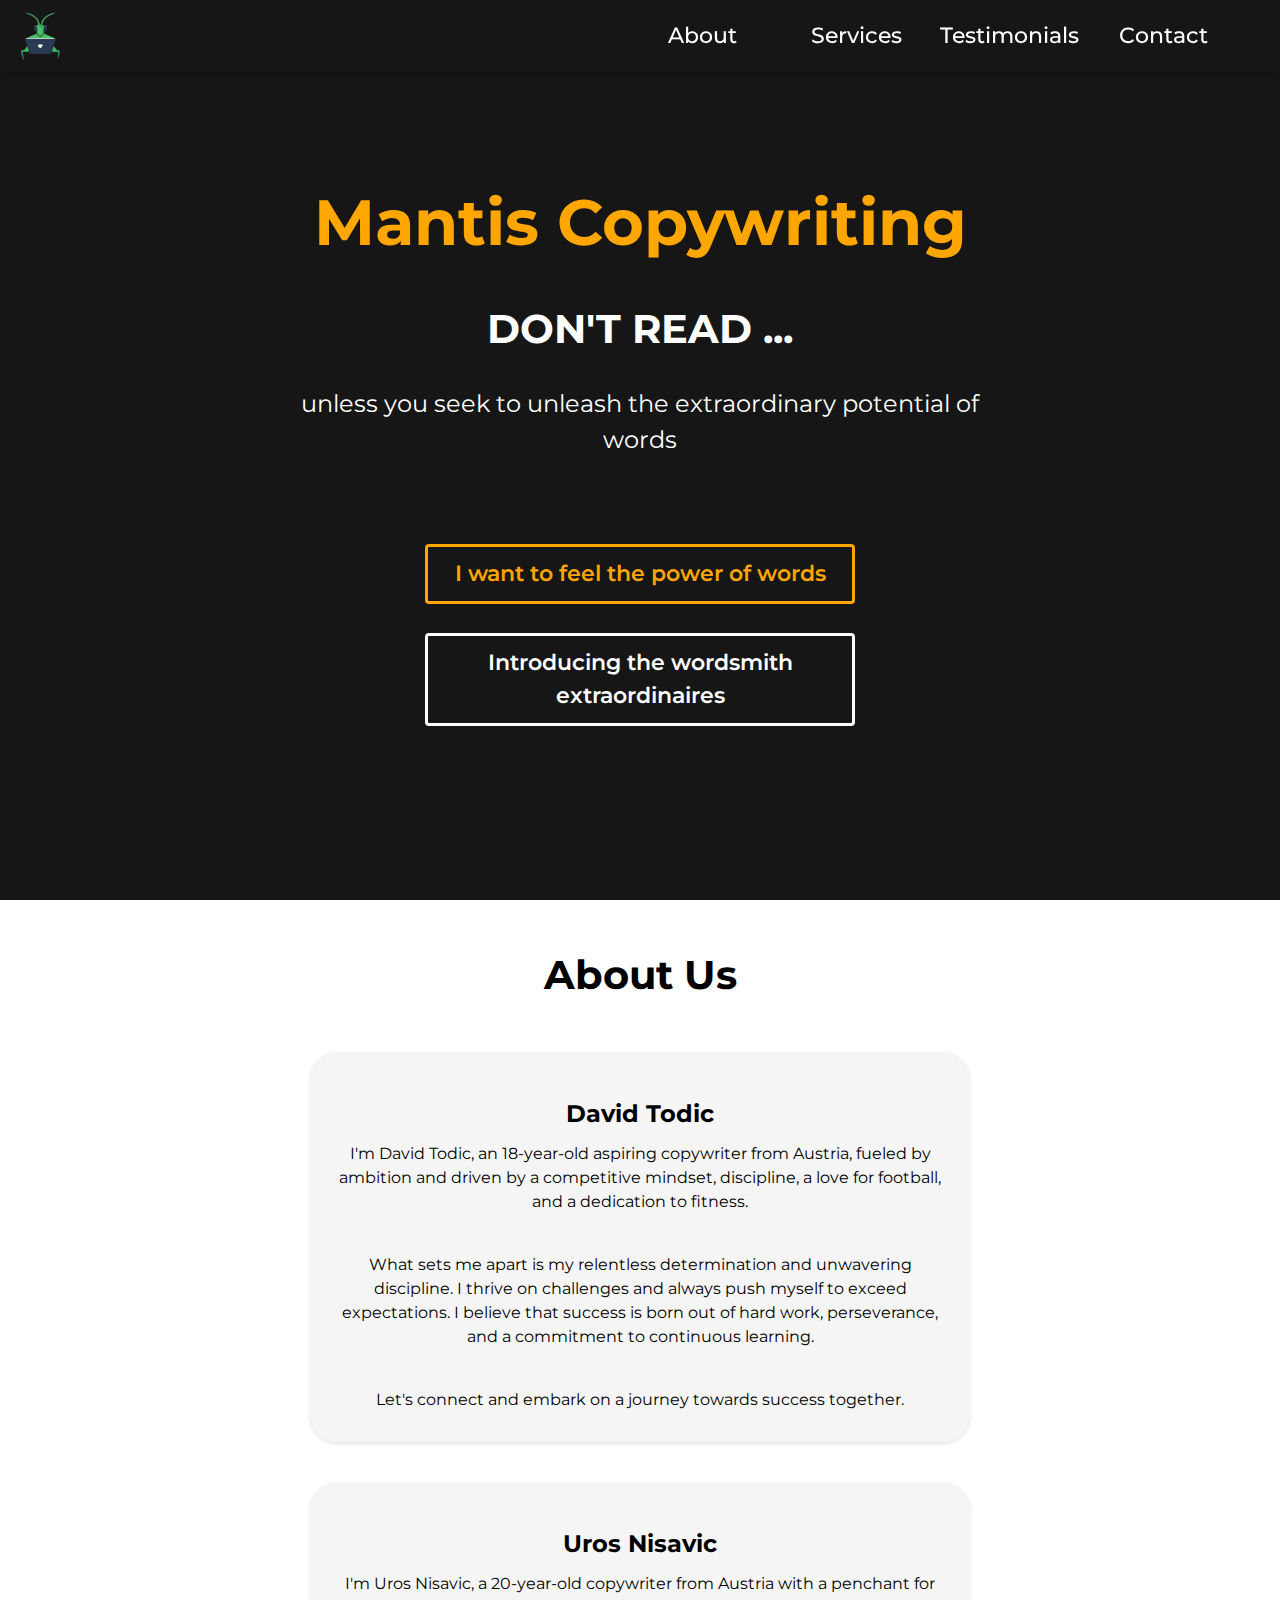
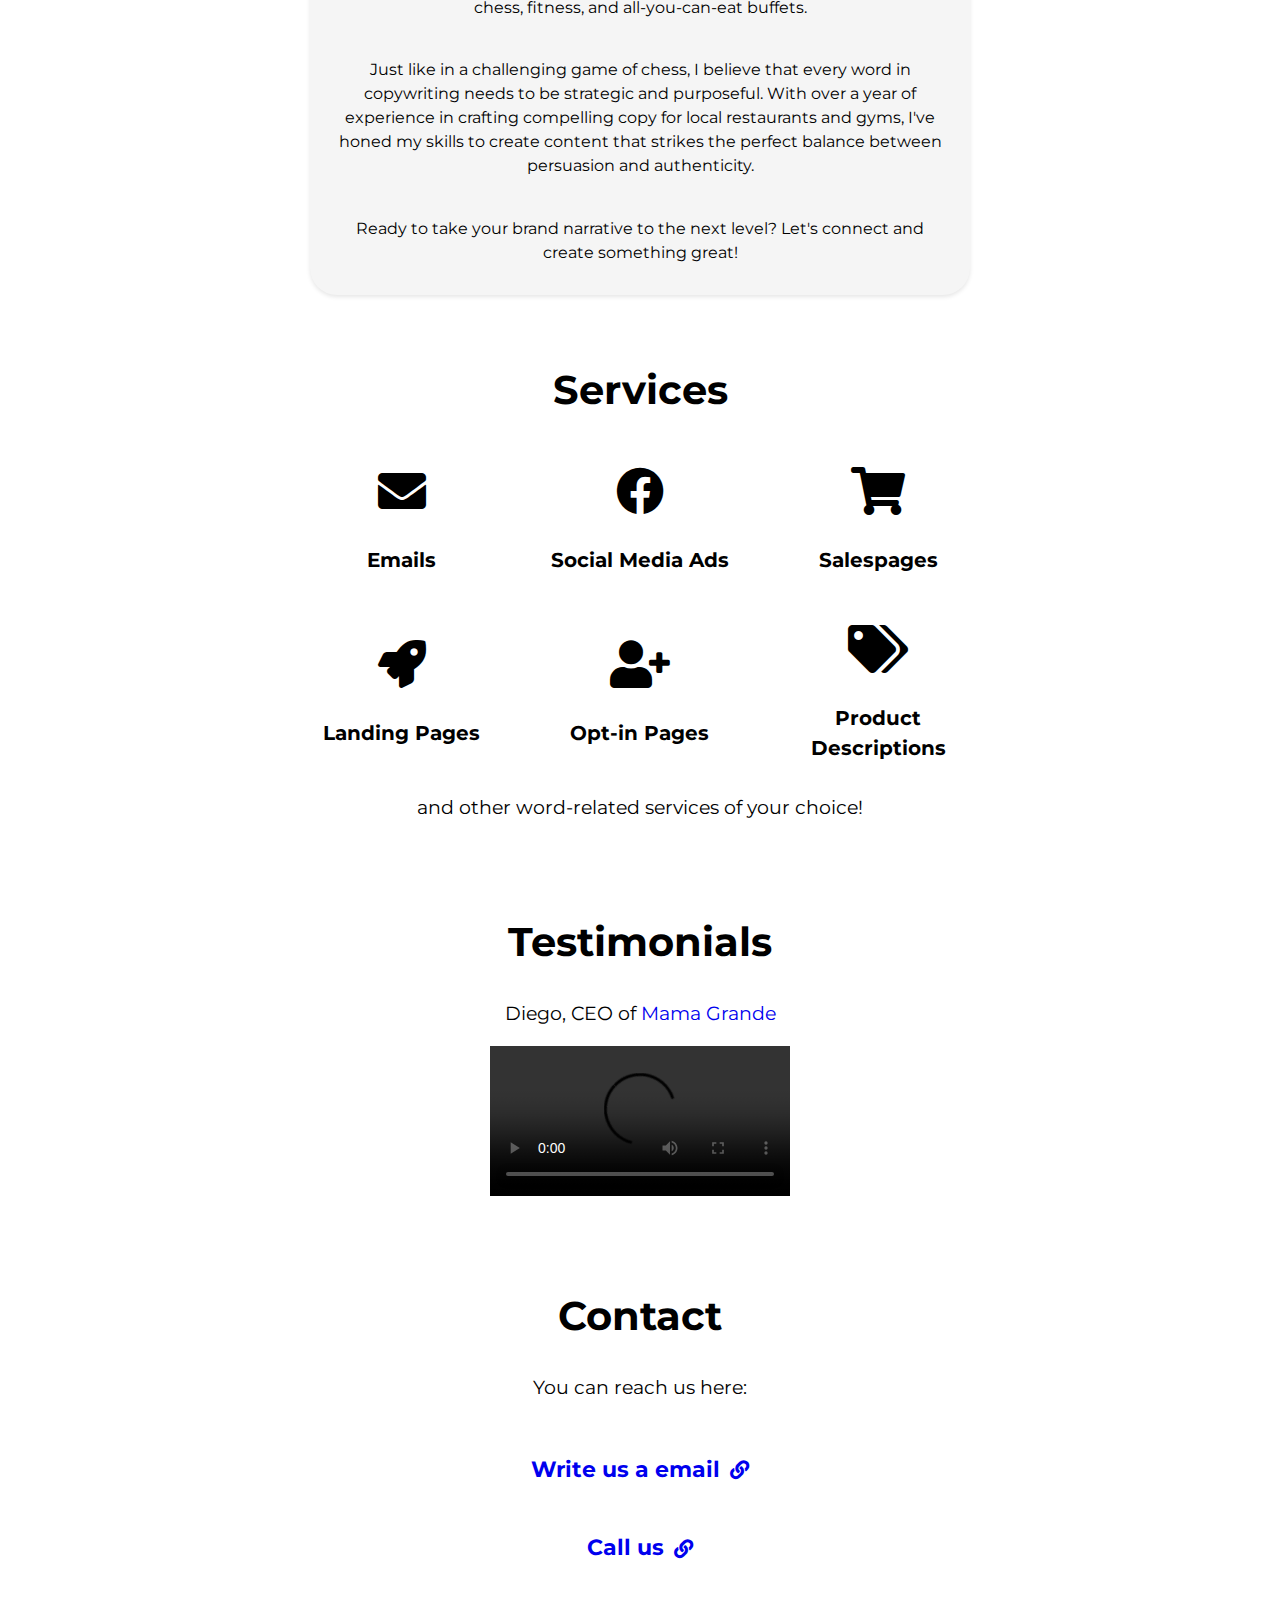
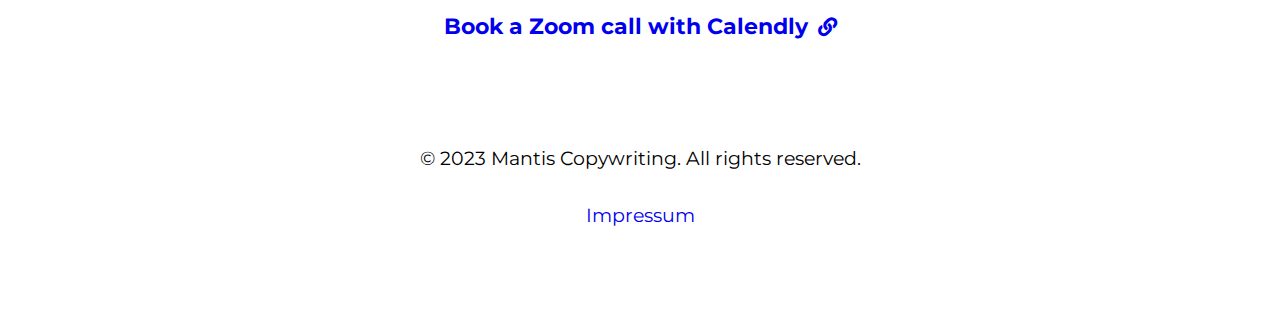
==== index.html @ f831cb6b "update" ====
<!DOCTYPE html>
<html lang="en">

<head>
  <meta charset="UTF-8">
  <meta name="viewport" content="width=device-width, initial-scale=1.0">
  <meta name="description" content="Transform your brand with Mantis Copywriting. Our skilled team delivers compelling content that captivates audiences and boosts conversions. Discover the art of persuasive copywriting today.
  ">
  <title>Mantis Copywriting</title>
  <link rel="stylesheet" type="text/css" href="style.css">
  <link rel="stylesheet" type="text/css" href="nav.css">
  <link rel="icon" href="/assets/logo/favicon.ico" type="image/x-icon">
  <link rel="shortcut icon" href="/assets/logo/favicon.ico" type="image/x-icon">
  <link rel="apple-touch-icon" sizes="180x180" href="/assets/logo/apple-touch-icon.png">
  <link rel="icon" type="image/png" sizes="32x32" href="/assets/logo/favicon-32x32.png">
  <link rel="icon" type="image/png" sizes="16x16" href="/assets/logo/favicon-16x16.png">
  <link rel="preconnect" href="https://fonts.googleapis.com">
  <link rel="preconnect" href="https://fonts.gstatic.com" crossorigin>
  <link href="https://fonts.googleapis.com/css2?family=Montserrat&display=swap" rel="stylesheet">
  <link rel="stylesheet" href="https://cdnjs.cloudflare.com/ajax/libs/font-awesome/5.15.3/css/all.min.css">
  <link href="https://assets.calendly.com/assets/external/widget.css" rel="stylesheet">
  <script src="https://assets.calendly.com/assets/external/widget.js" type="text/javascript" async></script>
  <script
    type="text/javascript">window.onload = function () { Calendly.initBadgeWidget({ url: 'https://calendly.com/t-dave-official/meeting?hide_event_type_details=1&hide_gdpr_banner=1', text: 'BOOK A CALL NOW', color: '#ffa500', textColor: '#ffffff', branding: false }); }</script>
</head>

<body>
  <nav class="navbar">
    <div class="nav-logo">
      <a href="#home" class="logo"><img class="imgLogo" src="/assets/logo/mantis_logo_transparent.png"
          alt="logo of a mantis"></a>
    </div>
    <ul class="nav-menu">
      <li class="nav-item"><a href="#about" class="nav-link">About</a></li>
      <li class="nav-item"><a href="#services" class="nav-link">Services</a></li>
      <li class="nav-item"><a href="#testimonial" class="nav-link">Testimonials</a></li>
      <li class="nav-item"><a href="#contact" class="nav-link">Contact</a></li>
    </ul>
    <div class="hamburger">
      <span class="bar"></span>
      <span class="bar"></span>
      <span class="bar"></span>
    </div>
  </nav>


  <section id="home">
    <div class="content">
      <div class="home-content">
        <h1>Mantis Copywriting</h1><br>
        <h2>DON'T READ ...</h2>
        <p>unless you seek to unleash the extraordinary potential of words</p><br><br><br>
        <a href="#contact">
          <div class="buttonRich">I want to feel the power of words </div>
        </a><br>
        <a href="#about">
          <div class="buttonKnowledge">Introducing the wordsmith extraordinaires</div>
        </a>
      </div>
    </div>
  </section>

  <section id="about">
    <div class="content">
      <div class="about-content">
        <h2>About Us</h2>
        <div class="about-columns">
          <div class="about-column">
            <h3>David Todic</h3>
            <p>I'm David Todic, an 18-year-old aspiring copywriter from Austria, fueled by ambition and driven by a
              competitive mindset, discipline, a love for football, and a dedication to fitness.</p><br>

            <p>What sets me apart is my relentless determination and unwavering discipline. I thrive on challenges and
              always push myself to exceed expectations. I believe that success is born out of hard work, perseverance,
              and a commitment to continuous learning.</p><br>

            <p>Let's connect and embark on a journey towards success together.</p>
            </p>
          </div>
          <div class="about-column">
            <h3>Uros Nisavic</h3>
            <p>I'm Uros Nisavic, a 20-year-old copywriter from Austria with a penchant for chess, fitness, and
              all-you-can-eat buffets.</p><br>

            <p>Just like in a challenging game of chess, I believe that every word in copywriting needs to be strategic
              and purposeful. With over a year of experience in crafting compelling copy for local restaurants and gyms,
              I've honed my skills to create content that strikes the perfect balance between persuasion and
              authenticity.</p><br>

            <p>Ready to take your brand narrative to the next level? Let's connect and create something great!</p>
          </div>
        </div>
      </div>
    </div>
  </section>

  <section id="services">
    <div class="content">
      <div class="services-content">
        <h2>Services</h2>
        <div class="services-container">
          <div class="service-item">
            <i class="fas fa-envelope service-icon"></i>
            <h3 class="service-name">Emails</h3>
          </div>
          <div class="service-item">
            <i class="fab fa-facebook service-icon"></i>
            <h3 class="service-name">Social Media Ads</h3>
          </div>
          <div class="service-item">
            <i class="fas fa-shopping-cart service-icon"></i>
            <h3 class="service-name">Salespages</h3>
          </div>
          <div class="service-item">
            <i class="fas fa-rocket service-icon"></i>
            <h3 class="service-name">Landing Pages</h3>
          </div>
          <div class="service-item">
            <i class="fas fa-user-plus service-icon"></i>
            <h3 class="service-name">Opt-in Pages</h3>
          </div>
          <div class="service-item">
            <i class="fas fa-tags service-icon"></i>
            <h3 class="service-name">Product Descriptions</h3>
          </div>
        </div>
        <p>and other word-related services of your choice!</p>
      </div>
    </div>
  </section>

  <section id="testimonial">
    <div class="content">
      <div class="testimonial-content">
        <h2>Testimonials</h2>
        <p>Diego, CEO of <a href="https://mamagrande.co" target="_blank">Mama Grande</a></p>
        <div class="video-container">
          <video controls>
            <source src="/assets/diego_testimonial.mp4" type="video/mp4">
          </video>
        </div>
      </div>
    </div>
  </section>

  <section id="contact">
    <div class="content">
      <div class="contact-content">
        <h2>Contact</h2>
        <p>You can reach us here:</p><br>
        <div class="contact-columns">
          <div class="contact-column">
            <a href="mailto:mail@mantiscopy.com">
              <h3>Write us a email</h3><i class="fas fa-link"></i>
            </a>
          </div>
          <div class="contact-column">
            <a href="tel:+436764664618">
              <h3>Call us</h3><i class="fas fa-link"></i>
            </a>
          </div>
          <div class="contact-column">
            <a href="https://calendly.com/t-dave-official/meeting" target="_blank">
              <h3>Book a Zoom call with Calendly</h3><i class="fas fa-link"></i>
            </a>
          </div><br><br>
        </div>
      </div>
    </div>
  </section>


  <footer>
    <p>© 2023 Mantis Copywriting. All rights reserved.</p><br>
    <a href="imp.html">Impressum</a>
  </footer>

  <script src="script.js"></script>

</body>

</html>
---- style.css ----
body {
  font-family: 'Montserrat', sans-serif;
  margin: 0;
  padding: 0;
  line-height: 1.5;
  font-size: 1.2rem;
}

::-webkit-scrollbar {
  background-color: #161616;
  width: 0.4em;
}

::-webkit-scrollbar-thumb {
  background: rgb(82, 82, 82, 0.7);
}

::-webkit-scrollbar-thumb:hover {
  background: rgb(82, 82, 82);
}

h1,
h2,
p {
  margin: 0;
}

section {
  display: flex;
  justify-content: center;
  align-items: center;
}

.content {
  width: 700px;
}

.content h2 {
  text-align: center;
  padding-bottom: 3svh;
  font-size: 2.5rem;
}

.about-content {
  padding-top: 5svh;
  max-width: 1150px;
  margin: 0 auto;
  text-align: center;
}

.about-columns {
  display: flex;
  flex-wrap: wrap;
  justify-content: center;
}

.about-column {
  margin: 20px;
  padding: 20px;
  background: #f5f5f5;
  box-shadow: 0 2px 4px rgba(0, 0, 0, 0.1);
  text-align: center;
  border-radius: 3svh;
}

.about-column h3 {
  font-size: 24px;
  margin-bottom: 10px;
}

.about-column p {
  font-size: 16px;
  margin-bottom: 10px;
}

#home {
  background-color: #161616;
  z-index: -1;
  height: 100vh;
}

.home-content h1 {
  color: rgb(255, 166, 0);
  font-size: 4rem;
  text-align: center;
}

.home-content h2 {
  color: white;
  font-size: 2.5rem;
}

.home-content p {
  color: white;
  font-size: 1.5rem;
  text-align: center;
}

.home-content a {
  display: flex;
  justify-content: center;
  text-decoration: none;
}

.services-content ul {
  padding: 0;
  text-align: center;
}

.testimonial-content p {
  text-align: center;
  font-size: 1.2rem;
  padding-bottom: 2svh;
}

.testimonial-content {
  padding-top: 10svh;
}

.video-container {
  width: auto;
  overflow: hidden;
  display: flex;
  justify-content: center;
}

.video-container video {
  max-height: 400px;
  width: auto;
}

.contact-content {
  padding-top: 10svh;
  text-align: center;
  justify-content: center;
}

.contact-column {
  justify-content: center;

  display: flex;
  align-items: center;
}

.contact-column a {
  display: flex;
  align-items: center;
  text-decoration: none;
}

.contact-column h3 {
  margin-right: 10px;
}

.buttonRich {
  display: inline-block;
  padding: 10px 20px;
  background-color: transparent;
  color: orange;
  border: 3px solid orange;
  border-radius: 4px;
  cursor: pointer;
  position: relative;
  overflow: hidden;
  transition: color 0.3s ease-in-out;
  width: 30vw;
  text-align: center;
  font-weight: 600;
  font-size: 1.4rem;
}

.buttonRich::before {
  content: "";
  position: absolute;
  top: 0;
  right: -100%;
  width: 0%;
  height: 100%;
  background-color: orange;
  transition: right 0.3s ease-in-out, width 0.3s ease-in-out;
  z-index: -1;
}

.buttonRich:hover {
  z-index: 1;
  color: white;
}

.buttonRich:hover::before {
  right: 0;
  width: 100%;
}

.buttonRich:not(:hover)::before {
  z-index: 1;
  right: 100%;
  width: 0%;
}

.buttonKnowledge {
  display: inline-block;
  padding: 10px 20px;
  background-color: transparent;
  color: white;
  border: 3px solid white;
  border-radius: 4px;
  cursor: pointer;
  position: relative;
  overflow: hidden;
  transition: color 0.3s ease-in-out;
  width: 30vw;
  text-align: center;
  font-weight: 600;
  font-size: 1.4rem;
}

.buttonKnowledge::before {
  content: "";
  position: absolute;
  top: 0;
  left: -100%;
  width: 0%;
  height: 100%;
  background-color: white;
  transition: left 0.3s ease-in-out, width 0.3s ease-in-out;
  z-index: -1;
}

.buttonKnowledge:hover {
  z-index: 1;
  color: black;
}

.buttonKnowledge:hover::before {
  left: 0;
  width: 100%;
}

.buttonKnowledge:not(:hover)::before {
  z-index: 1;
  left: 100%;
  width: 0%;
}


footer {
  padding: 20px;
  text-align: center;
  margin-bottom: 7svh;
}

@media only screen and (max-width: 1000px) {
  .content {
    width: calc(100vw - 30px);
    padding-left: 15px;
    padding-right: 15px;
  }

  .home-content {
    padding-top: 0;
  }

  .home-content h1 {
    font-size: 3rem;
  }

  .home-content h2 {
    font-size: 1.8rem;
  }

  .home-content p {
    font-size: 1.3rem;
  }

  .buttonRich {
    width: 85vw;
  }

  .buttonKnowledge {
    width: 85vw;
  }
}

.services-content {
  padding-top: 5svh;
}

.services-content p {
  text-align: center;
}

/* Styles for the container */
.services-container {
  display: flex;
  flex-wrap: wrap;
  justify-content: space-between;
  max-width: 1000px;
  margin: 0 auto;
}

/* Styles for the service items */
.service-item {
  width: calc(33.33% - 10px);
  min-width: 200px;
  margin-bottom: 10px;
  padding: 20px;
  border-radius: 5px;
  box-sizing: border-box;
  display: flex;
  flex-direction: column;
  align-items: center;
  justify-content: center;
  text-align: center;
  transition: background-color 0.3s ease;
}

.service-icon {
  font-size: 48px;
  margin-bottom: 10px;
}

.service-name {
  font-size: 20px;
  margin-bottom: 0;
}

/* Service item hover effect */
.service-item:hover {
  background-color: #e6e6e6;
}

/* Media query for screens less than 1000px */
@media (max-width: 1000px) {
  .service-item {
    width: calc(50% - 10px);
  }
}

/* Media query for screens less than 600px */
@media (max-width: 600px) {
  .service-item {
    width: 100%;
  }
}
---- nav.css ----
li {
    list-style: none;
}

a {
    text-decoration: none;
}

p {
    margin: 0;
}

.navbar {
    background: #161616;
    position: fixed;
    width: 100vw;
    z-index: 100;
    display: flex;
    justify-content: space-between;
    align-items: center;
    height: 8dvh;
    box-shadow: 0px 4px 8px rgba(0, 0, 0, 0.2);
}

.hamburger {
    display: none;
}

.bar {
    display: block;
    width: 25px;
    height: 3px;
    margin: 5px auto;
    -webkit-transition: all 0.3s ease-in-out;
    transition: all 0.3s ease-in-out;
    background-color: white;
}

.nav-menu {
    display: flex;
    justify-content: space-between;
    align-items: center;
    margin-right: 2.5rem;
}

.nav-item {
    text-align: center;
    width: 12vw;
}

.nav-link {
    font-size: 1.4rem;
    font-weight: 500;
    color: black;
}

.nav-link:hover {
    animation: linkIn;
    animation-duration: 0.1s;
    animation-fill-mode: forwards;
}

@keyframes linkIn {
    from {
        font-size: auto;
    }

    to {
        font-weight: 1000;
        font-size: 1.6rem;
    }
}

@keyframes linkOut {
    from {
        font-weight: 1000;
        font-size: 1.6rem;
    }

    to {
        font-size: auto;
    }
}

.nav-item>a {
    color: white;
}

.imgLogo {
    height: 9svh;
}

@keyframes logo {
    from {
        font-size: auto;
    }

    to {
        font-weight: 1000;
        font-size: 1.5rem;
    }
}

@media only screen and (max-width: 1000px) {
    .nav-menu {
        position: fixed;
        left: 100vw;
        top: 9svh;
        flex-direction: column;
        background: #161616;
        backdrop-filter: blur(5px);
        -webkit-backdrop-filter: blur(5px);
        width: 100vw;
        text-align: center;
        transition: 0.3s;
        box-shadow: 0px 4px 8px rgba(0, 0, 0, 0.2);
        margin: 0px;
        padding: 0;
        z-index: 99;
    }

    .navbar {
        height: 6svh;
        padding-top: 1.5svh;
        padding-bottom: 1.5svh;
    }

    .nav-menu.active {
        left: 0;
    }

    .nav-item {
        margin: 1rem;
        width: auto;
    }

    .imgLogo {
        height: 10svh;
    }

    .hamburger {
        display: block;
        cursor: pointer;
        padding-right: 2rem;
    }

    .hamburger.active .bar:nth-child(2) {
        opacity: 0;
    }

    .hamburger.active .bar:nth-child(1) {
        -webkit-transform: translateY(8px) rotate(45deg);
        transform: translateY(8px) rotate(45deg);
    }

    .hamburger.active .bar:nth-child(3) {
        -webkit-transform: translateY(-8px) rotate(-45deg);
        transform: translateY(-8px) rotate(-45deg);
    }

    @keyframes linkIn {
        from {}

        to {}
    }

    @keyframes logo {
        from {}

        to {}
    }
}
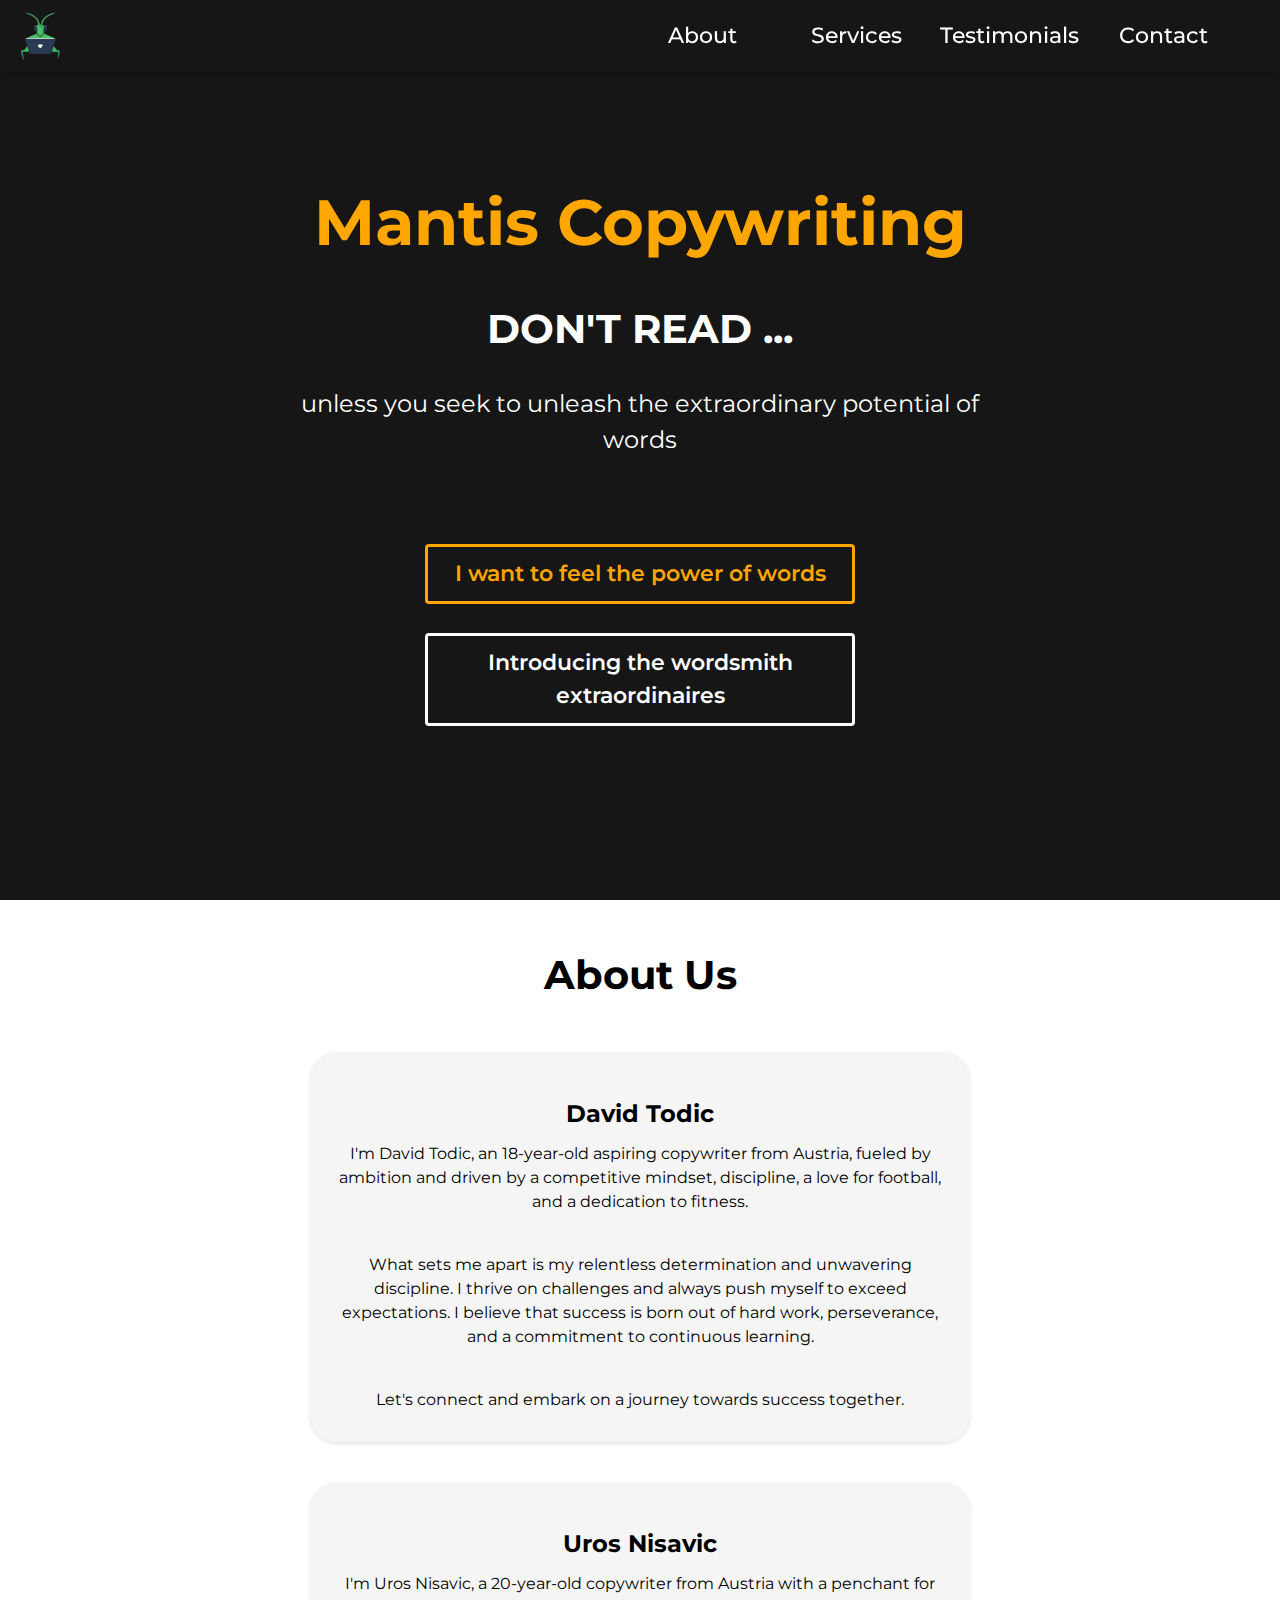
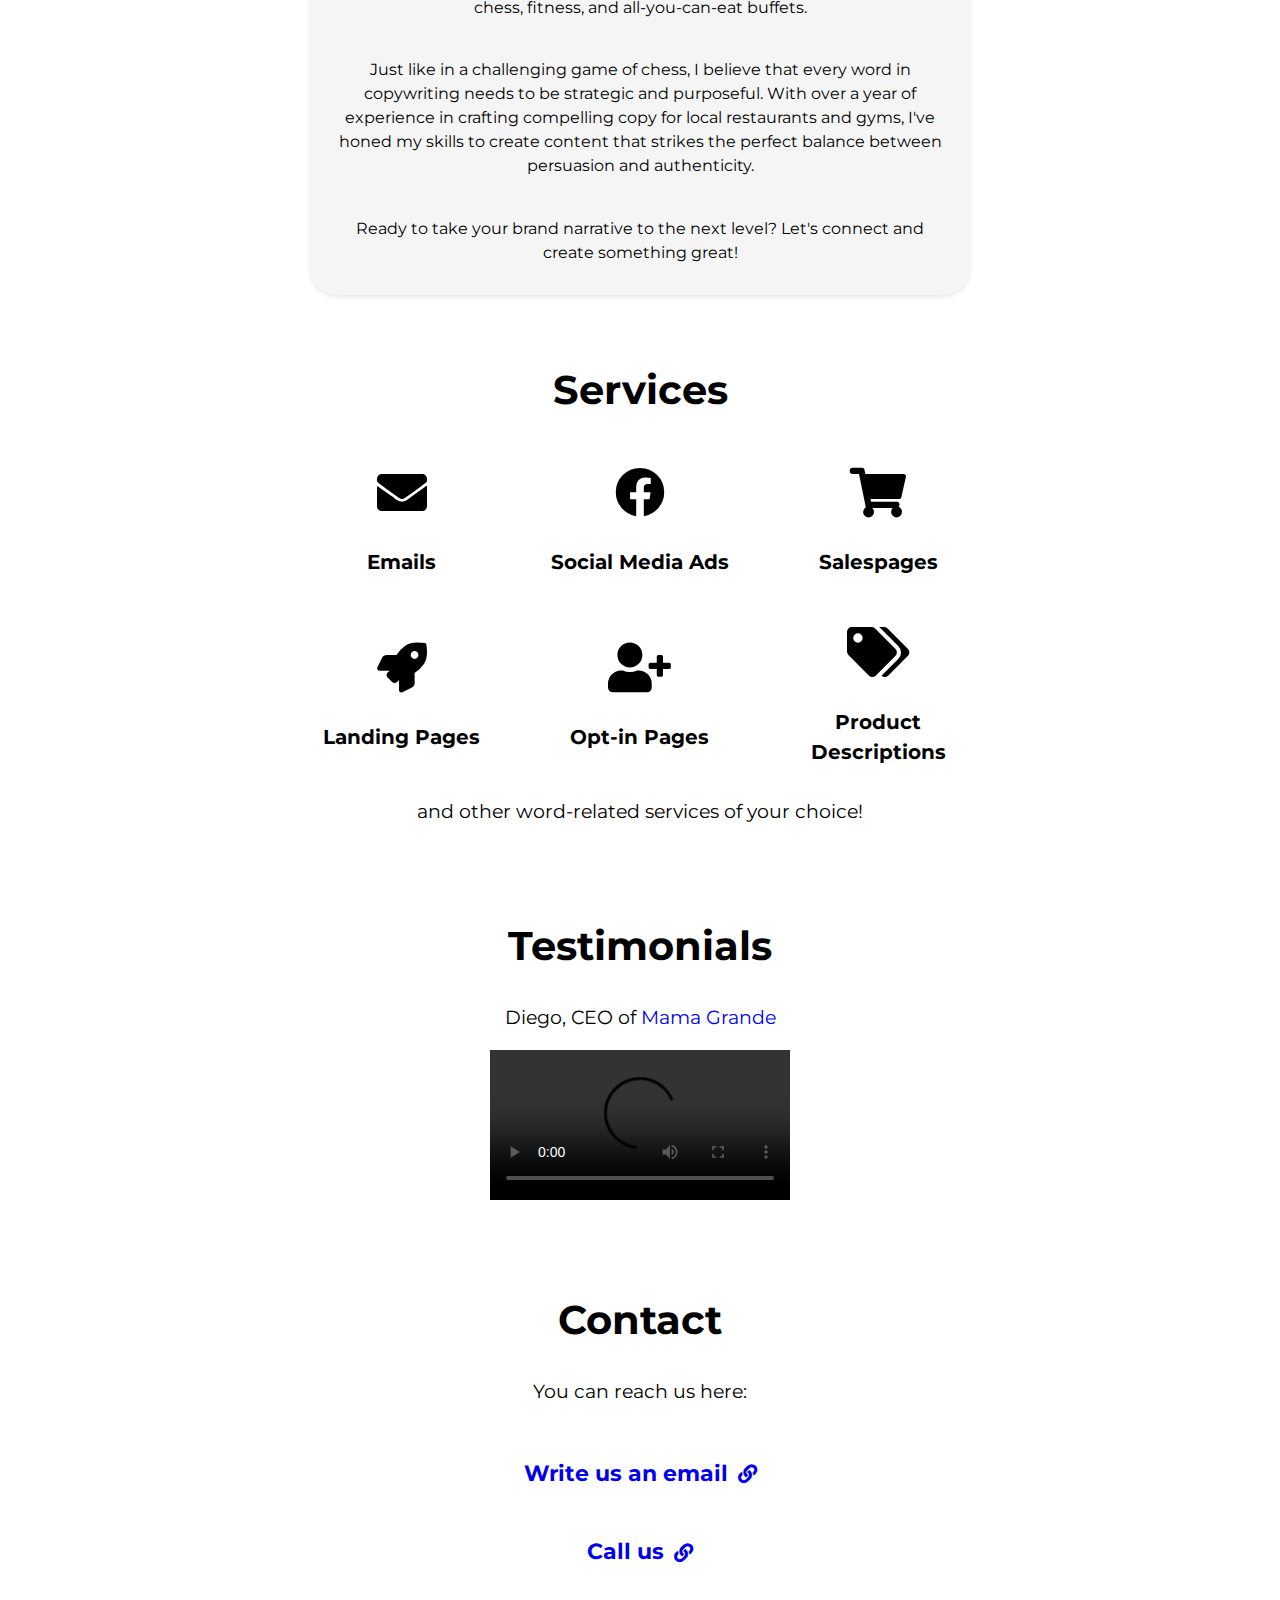
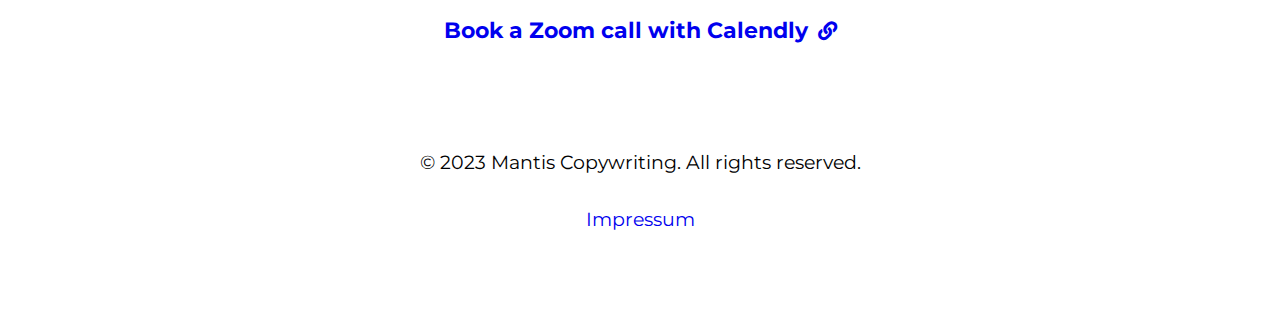
==== commit a7800bdf: "update" ====
--- a/index.html
+++ b/index.html
@@ -151,7 +151,7 @@
         <div class="contact-columns">
           <div class="contact-column">
             <a href="mailto:mail@mantiscopy.com">
-              <h3>Write us a email</h3><i class="fas fa-link"></i>
+              <h3>Write us an email</h3><i class="fas fa-link"></i>
             </a>
           </div>
           <div class="contact-column">
--- a/style.css
+++ b/style.css
@@ -100,11 +100,6 @@
   display: flex;
   justify-content: center;
   text-decoration: none;
-}
-
-.services-content ul {
-  padding: 0;
-  text-align: center;
 }
 
 .testimonial-content p {
@@ -281,6 +276,11 @@
   }
 }
 
+.services-content ul {
+  padding: 0;
+  text-align: center;
+}
+
 .services-content {
   padding-top: 5svh;
 }
@@ -315,7 +315,7 @@
 }
 
 .service-icon {
-  font-size: 48px;
+  font-size: 50px;
   margin-bottom: 10px;
 }
 
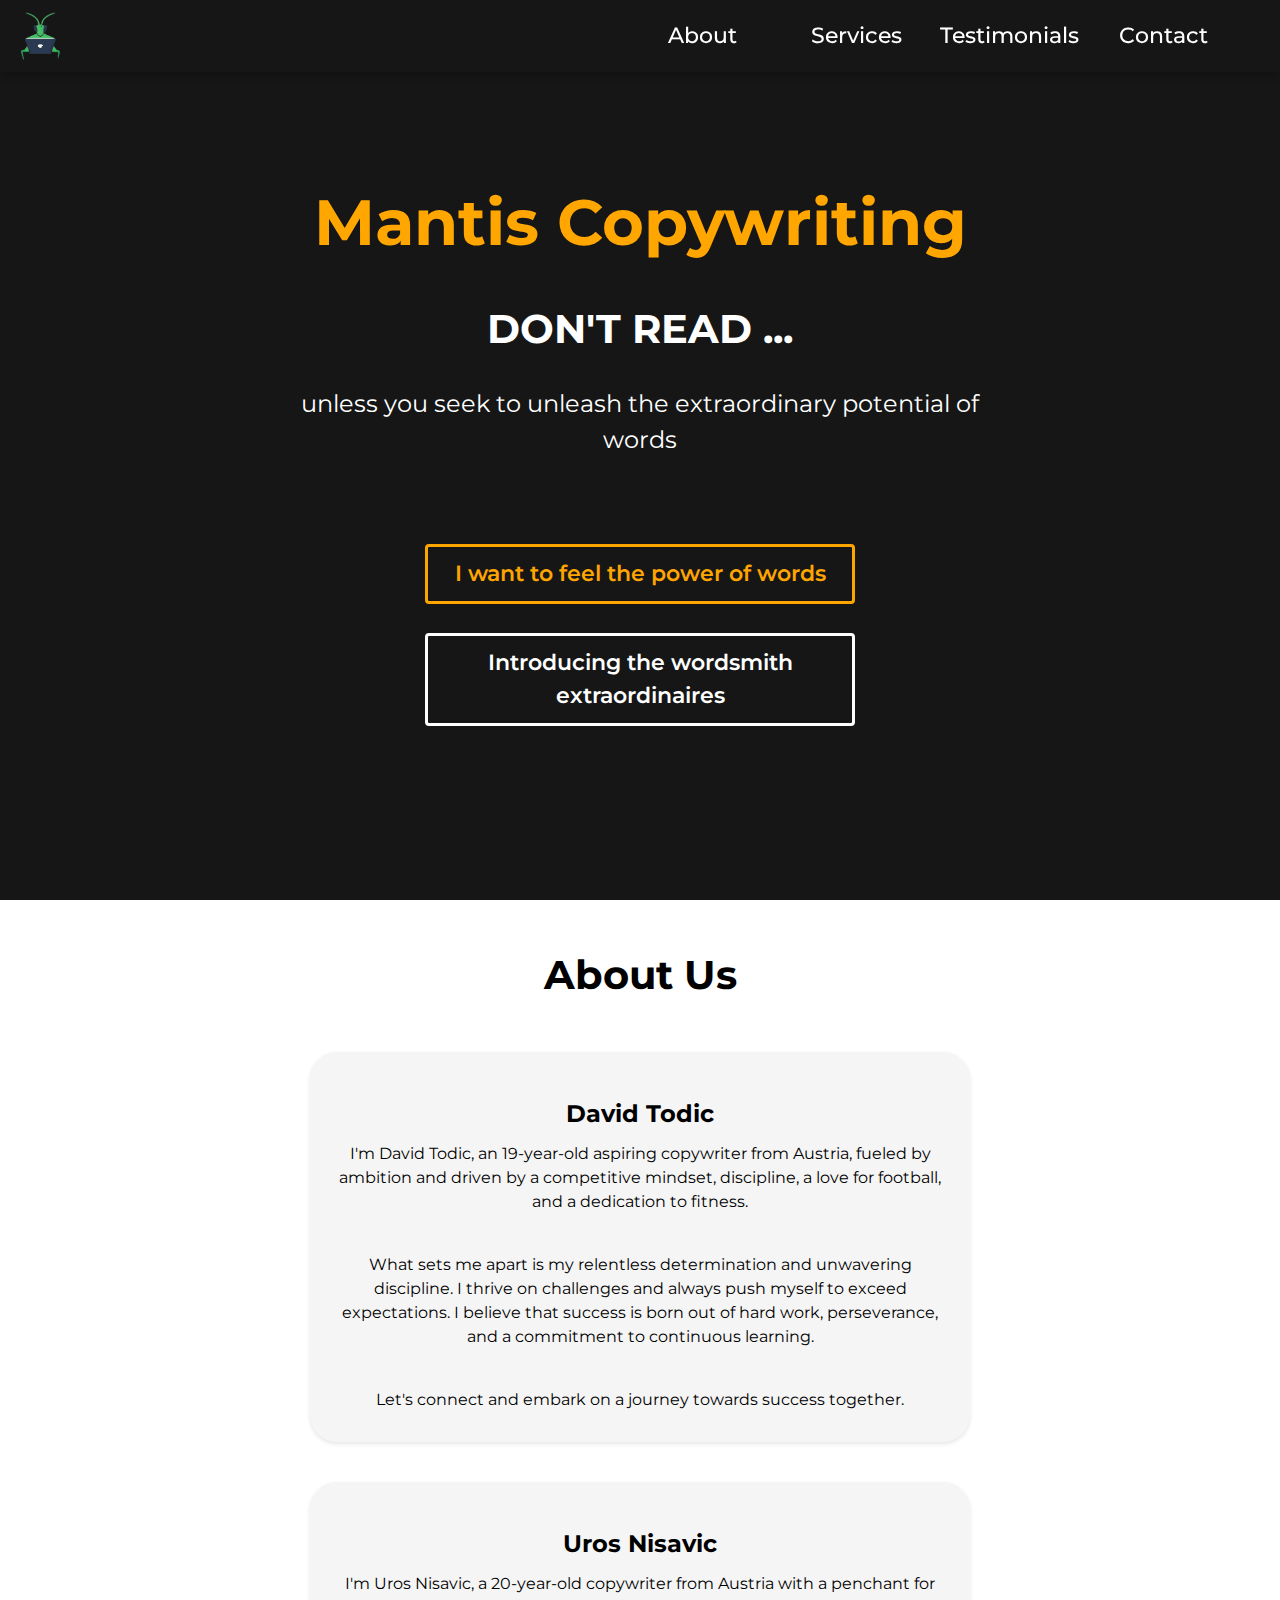
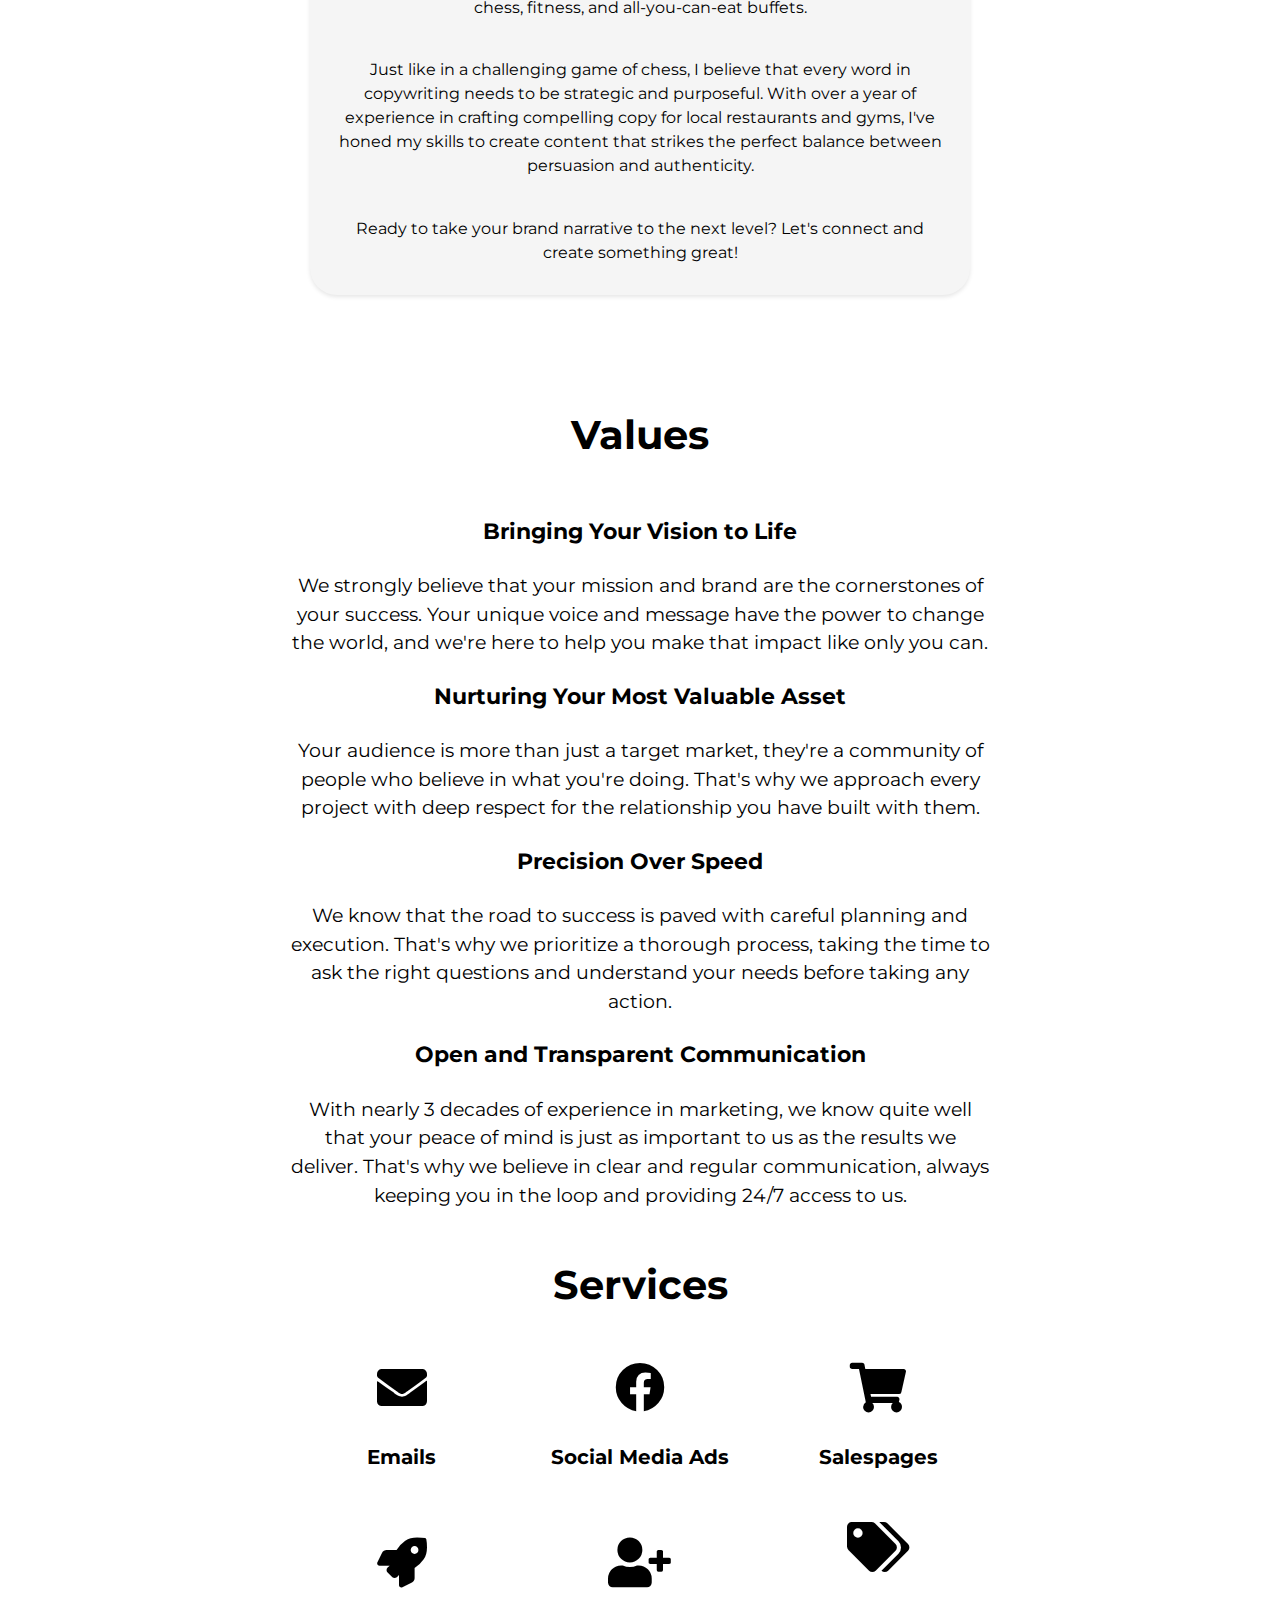
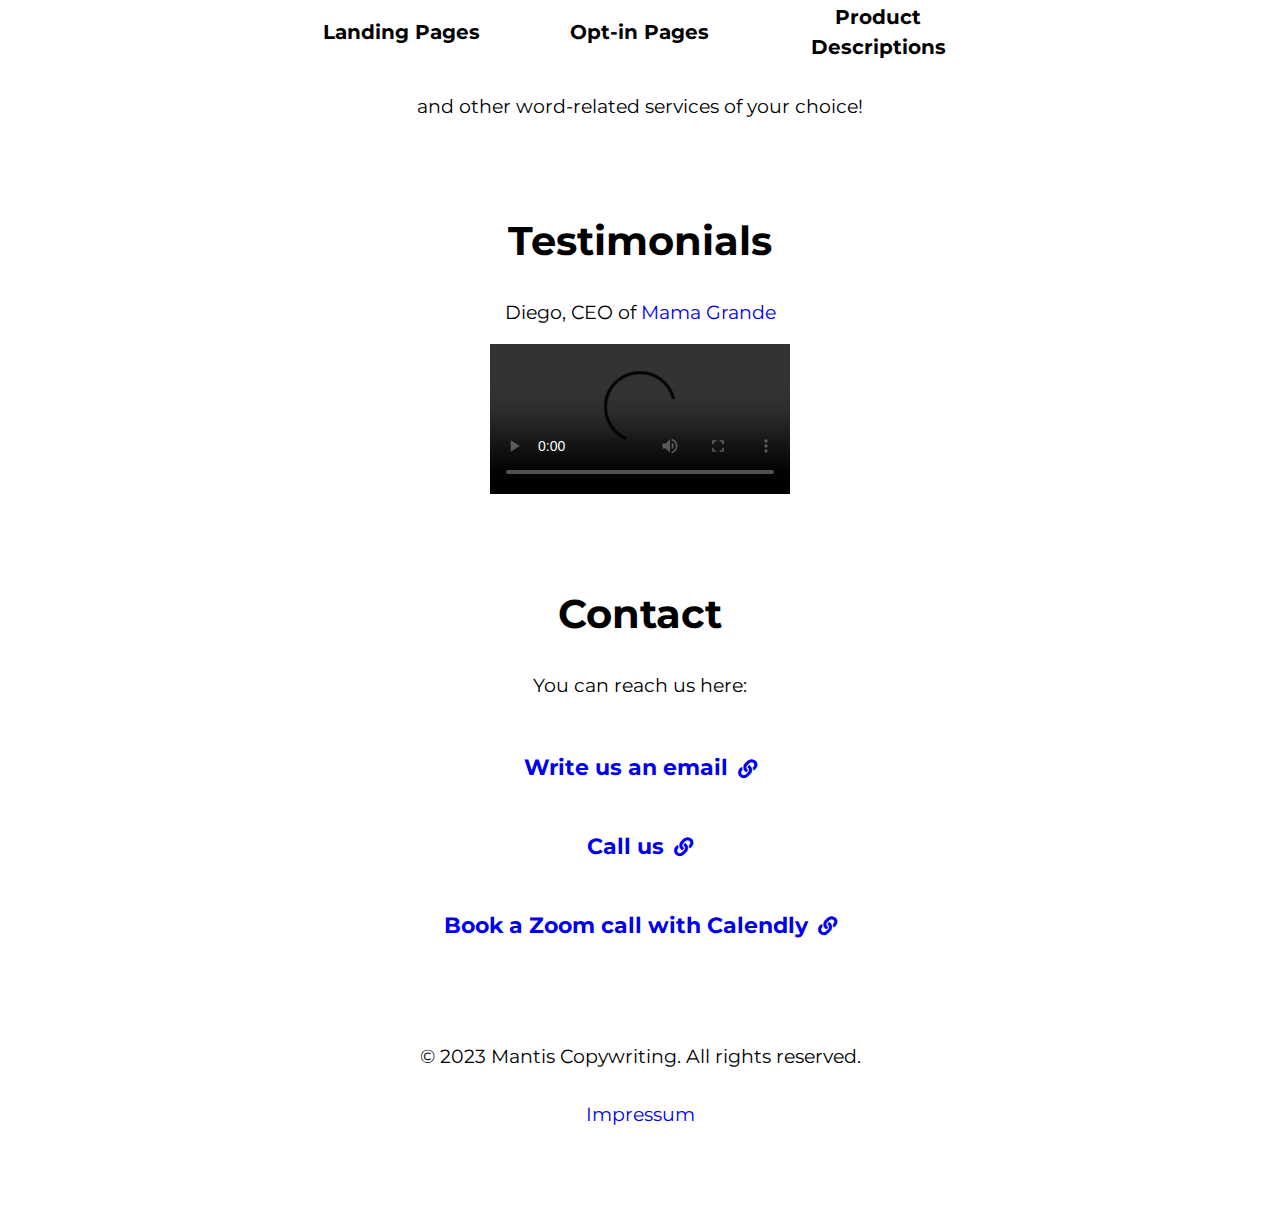
==== commit befb7ee5: "update page" ====
--- a/index.html
+++ b/index.html
@@ -67,7 +67,7 @@
         <div class="about-columns">
           <div class="about-column">
             <h3>David Todic</h3>
-            <p>I'm David Todic, an 18-year-old aspiring copywriter from Austria, fueled by ambition and driven by a
+            <p>I'm David Todic, an 19-year-old aspiring copywriter from Austria, fueled by ambition and driven by a
               competitive mindset, discipline, a love for football, and a dedication to fitness.</p><br>
 
             <p>What sets me apart is my relentless determination and unwavering discipline. I thrive on challenges and
@@ -93,6 +93,23 @@
       </div>
     </div>
   </section>
+
+  <section id="values">
+    <div class="content">
+      <div class="values-content">
+        <h2>Values</h2>
+        <h3>Bringing Your Vision to Life</h3>
+        <p>We strongly believe that your mission and brand are the cornerstones of your success. Your unique voice and message have the power to change the world, and we're here to help you make that impact like only you can.</p>
+        <h3>Nurturing Your Most Valuable Asset</h3>
+        <p>Your audience is more than just a target market, they're a community of people who believe in what you're doing. That's why we approach every project with deep respect for the relationship you have built with them.</p>
+        <h3>Precision Over Speed</h3>
+        <p>We know that the road to success is paved with careful planning and execution. That's why we prioritize a thorough process, taking the time to ask the right questions and understand your needs before taking any action.</p>
+        <h3>Open and Transparent Communication</h3>
+        <p>With nearly 3 decades of experience in marketing, we know quite well that your peace of mind is just as important to us as the results we deliver. That's why we believe in clear and regular communication, always keeping you in the loop and providing 24/7 access to us.</p>
+      </div>
+    </div>
+  </section>
+
 
   <section id="services">
     <div class="content">
--- a/style.css
+++ b/style.css
@@ -145,6 +145,12 @@
 
 .contact-column h3 {
   margin-right: 10px;
+}
+
+.values-content {
+  padding-top: 10svh;
+  text-align: center;
+  justify-content: center;
 }
 
 .buttonRich {
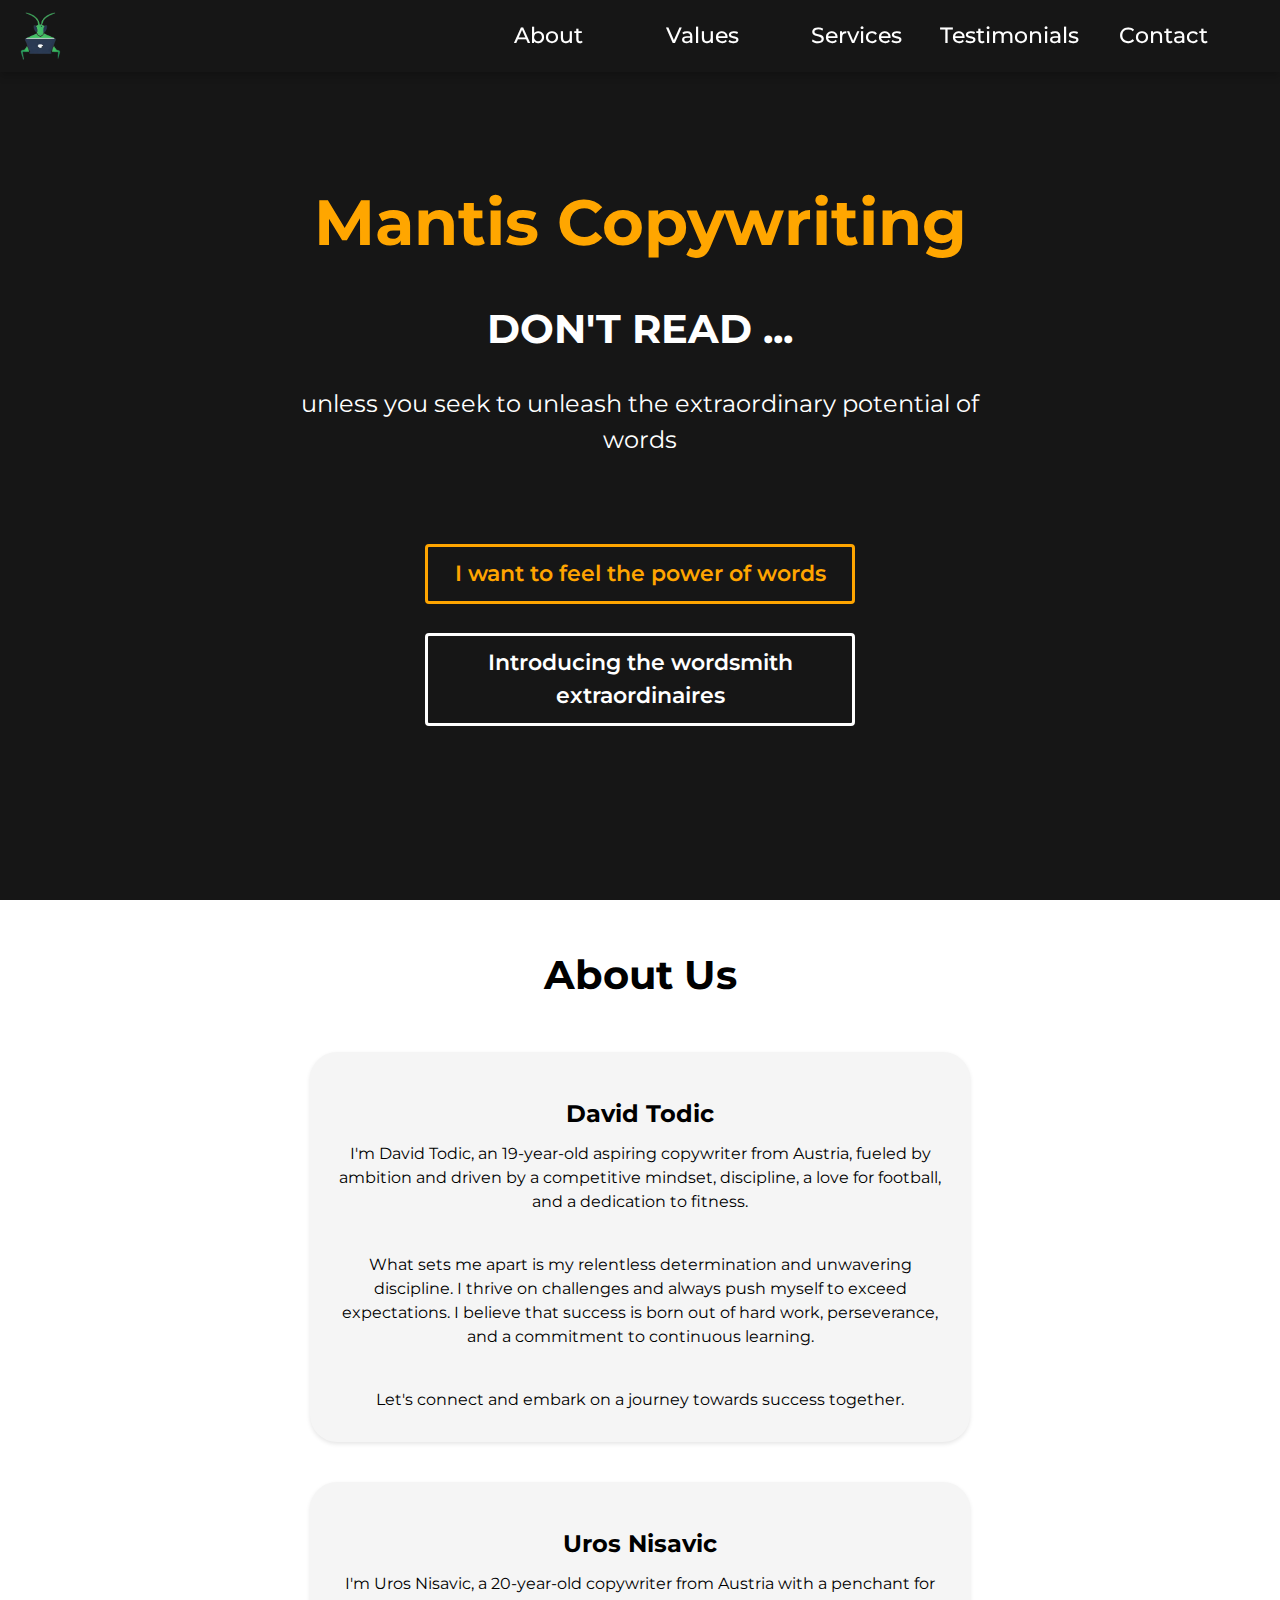
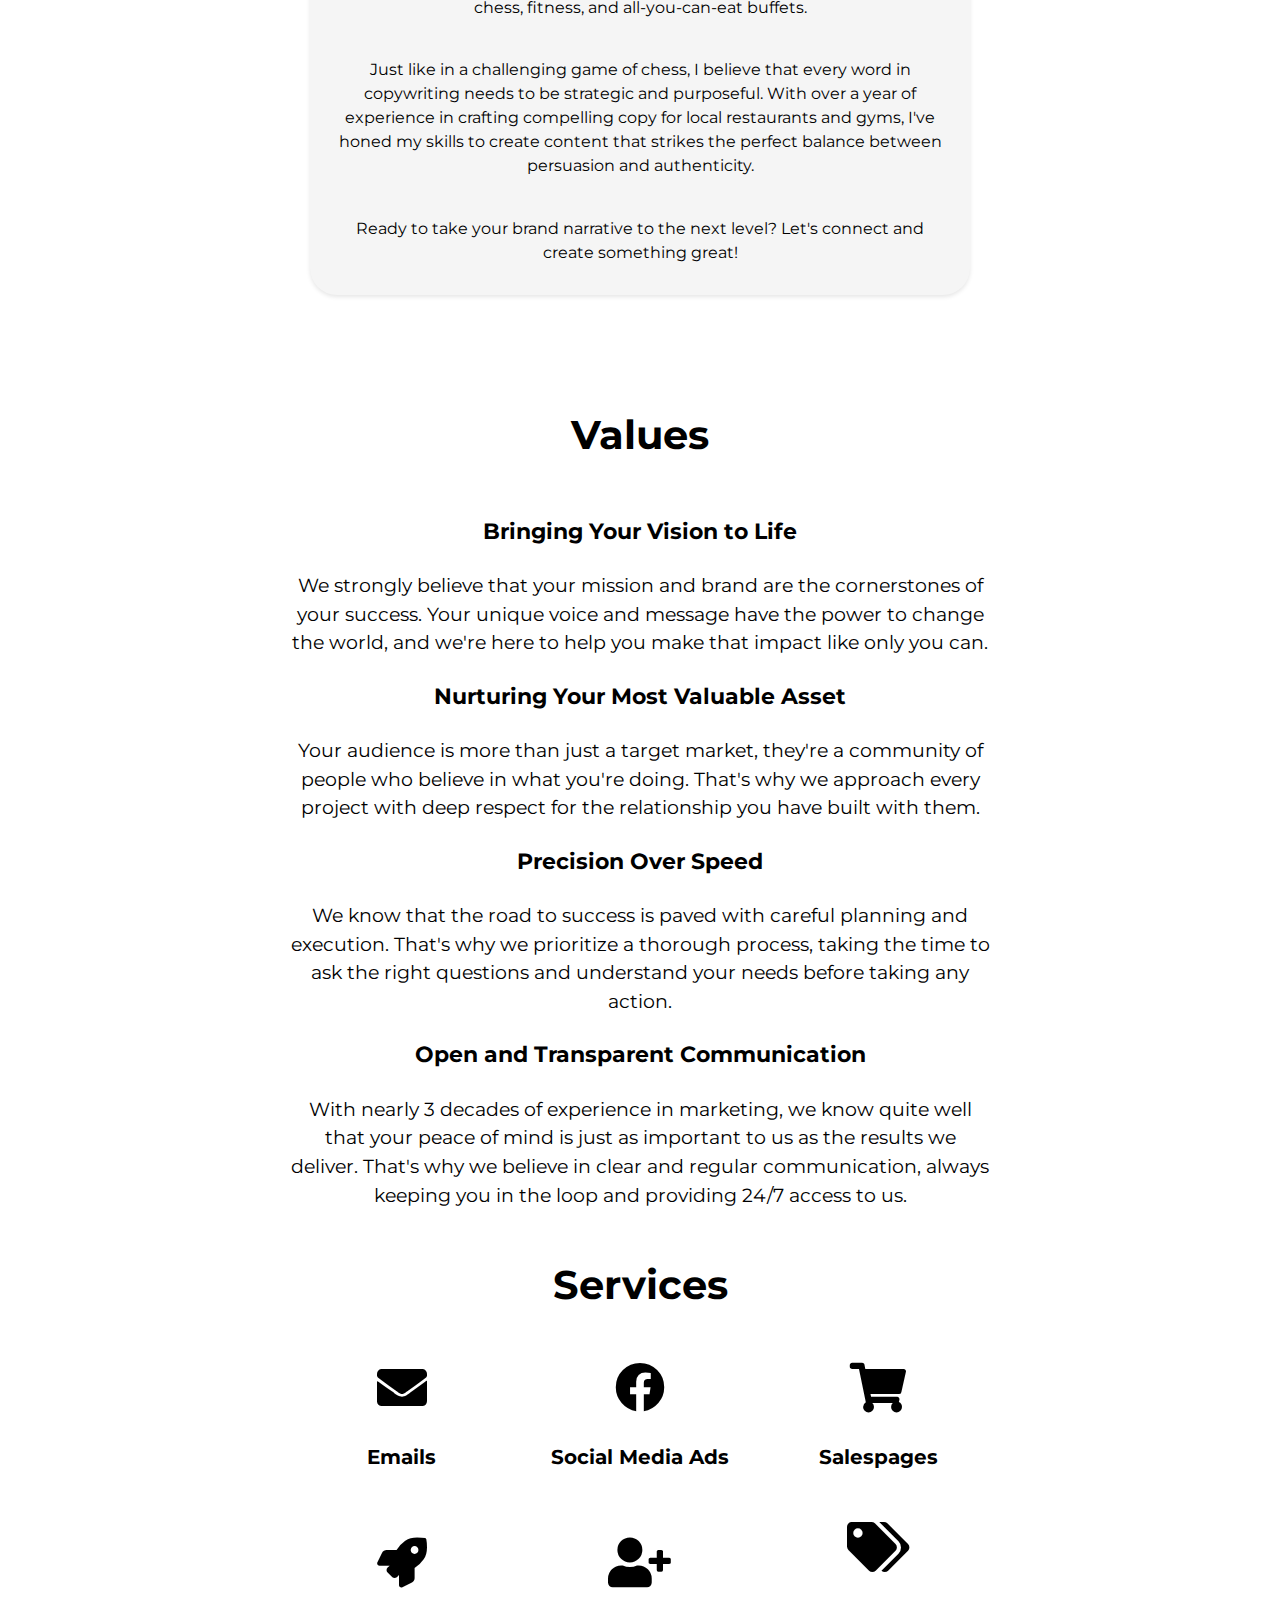
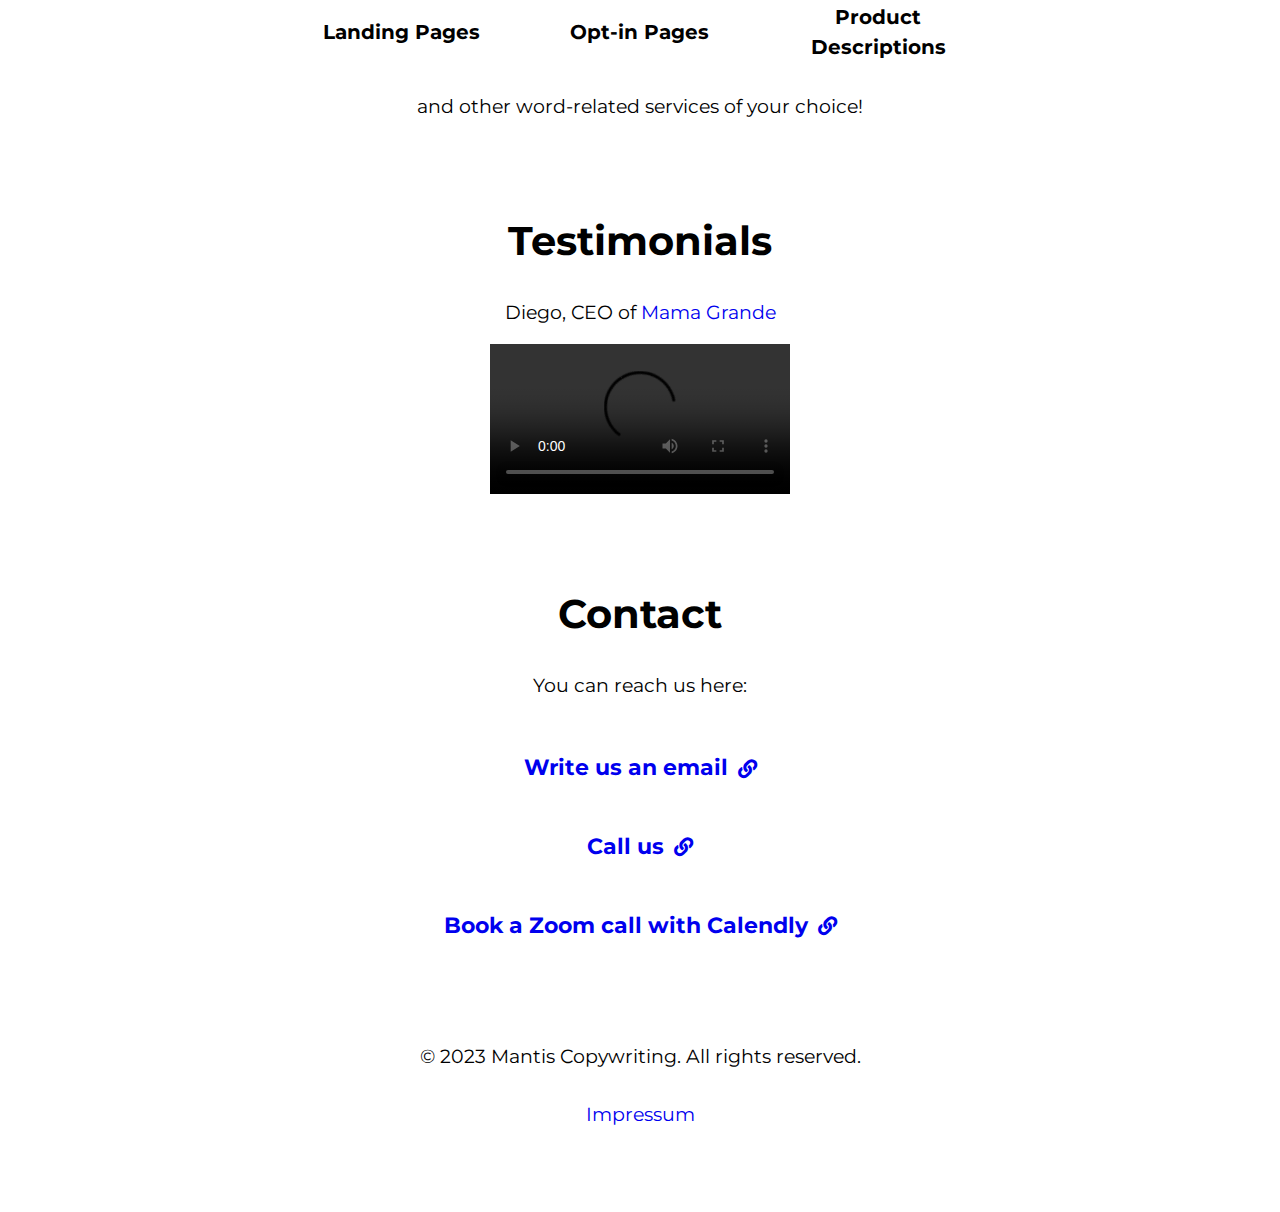
==== commit c6312622: "update bar" ====
--- a/index.html
+++ b/index.html
@@ -32,6 +32,7 @@
     </div>
     <ul class="nav-menu">
       <li class="nav-item"><a href="#about" class="nav-link">About</a></li>
+      <li class="nav-item"><a href="#values" class="nav-link">Values</a></li>
       <li class="nav-item"><a href="#services" class="nav-link">Services</a></li>
       <li class="nav-item"><a href="#testimonial" class="nav-link">Testimonials</a></li>
       <li class="nav-item"><a href="#contact" class="nav-link">Contact</a></li>
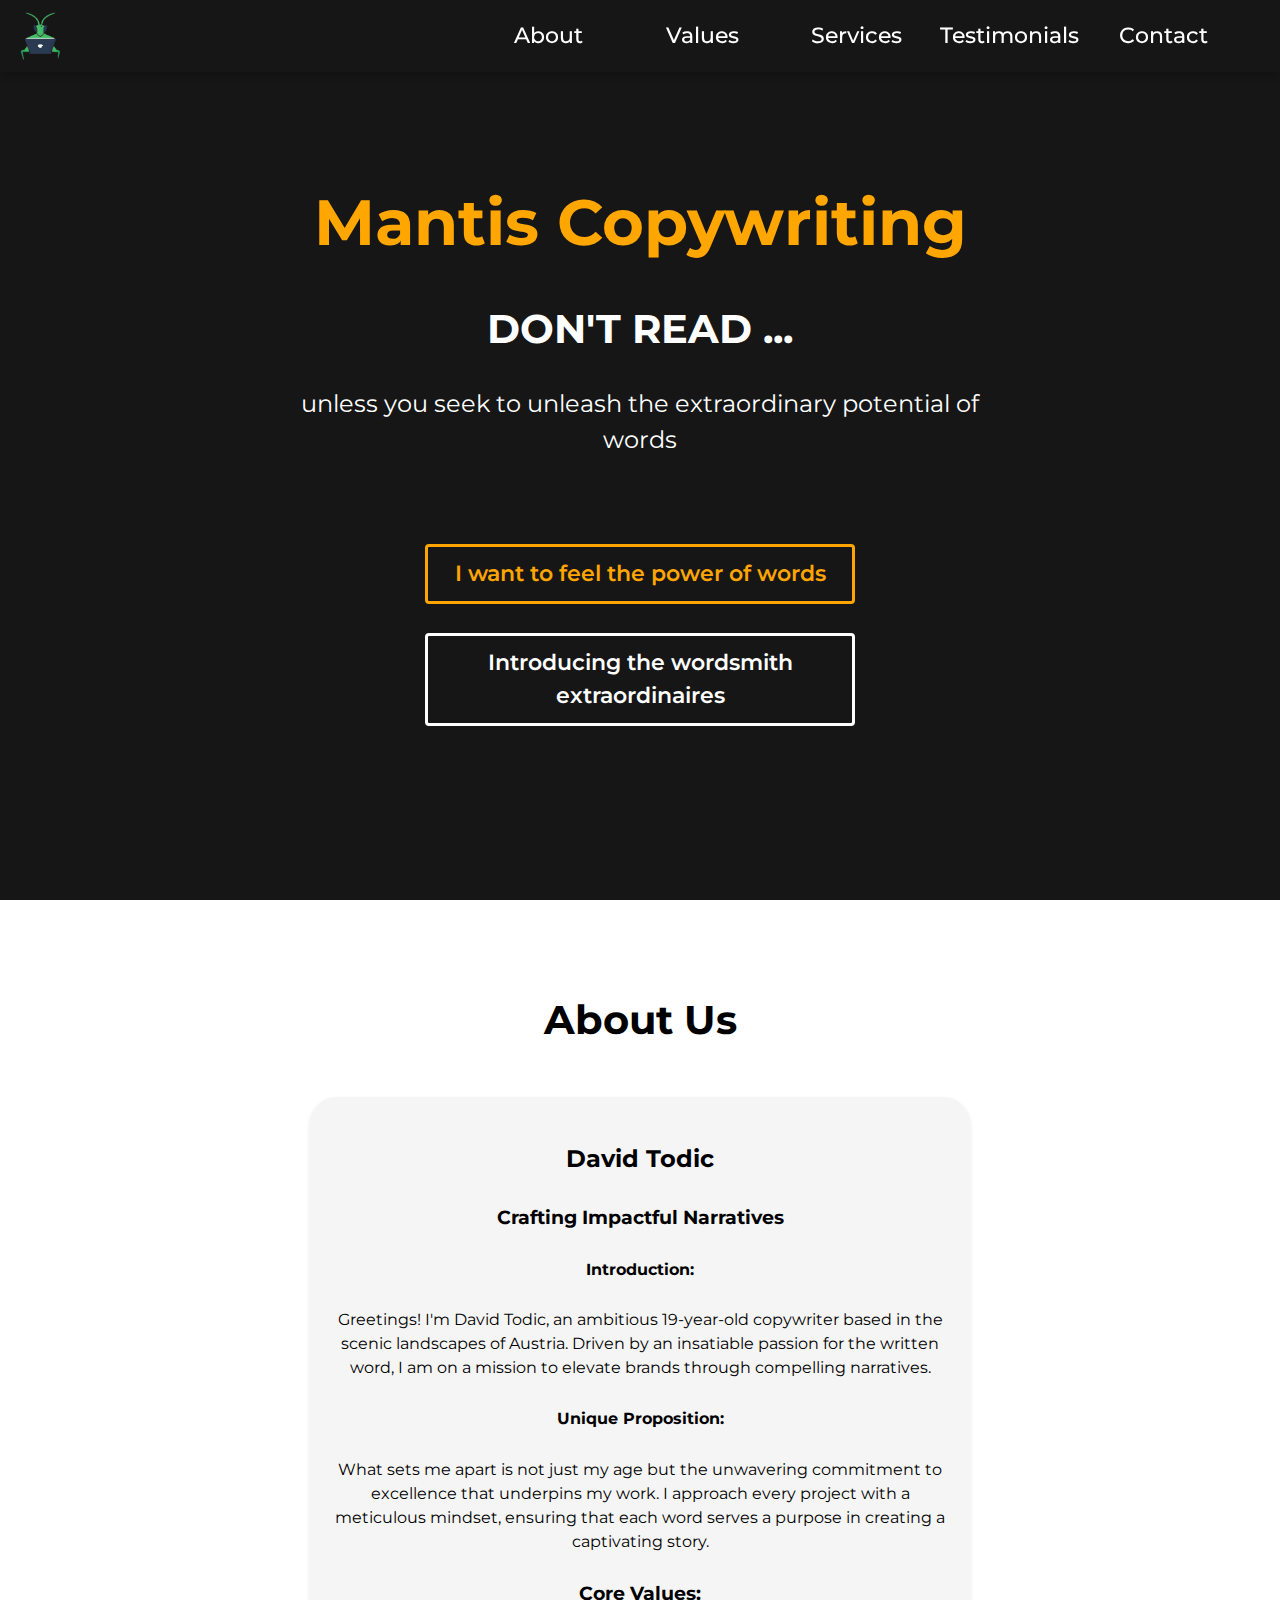
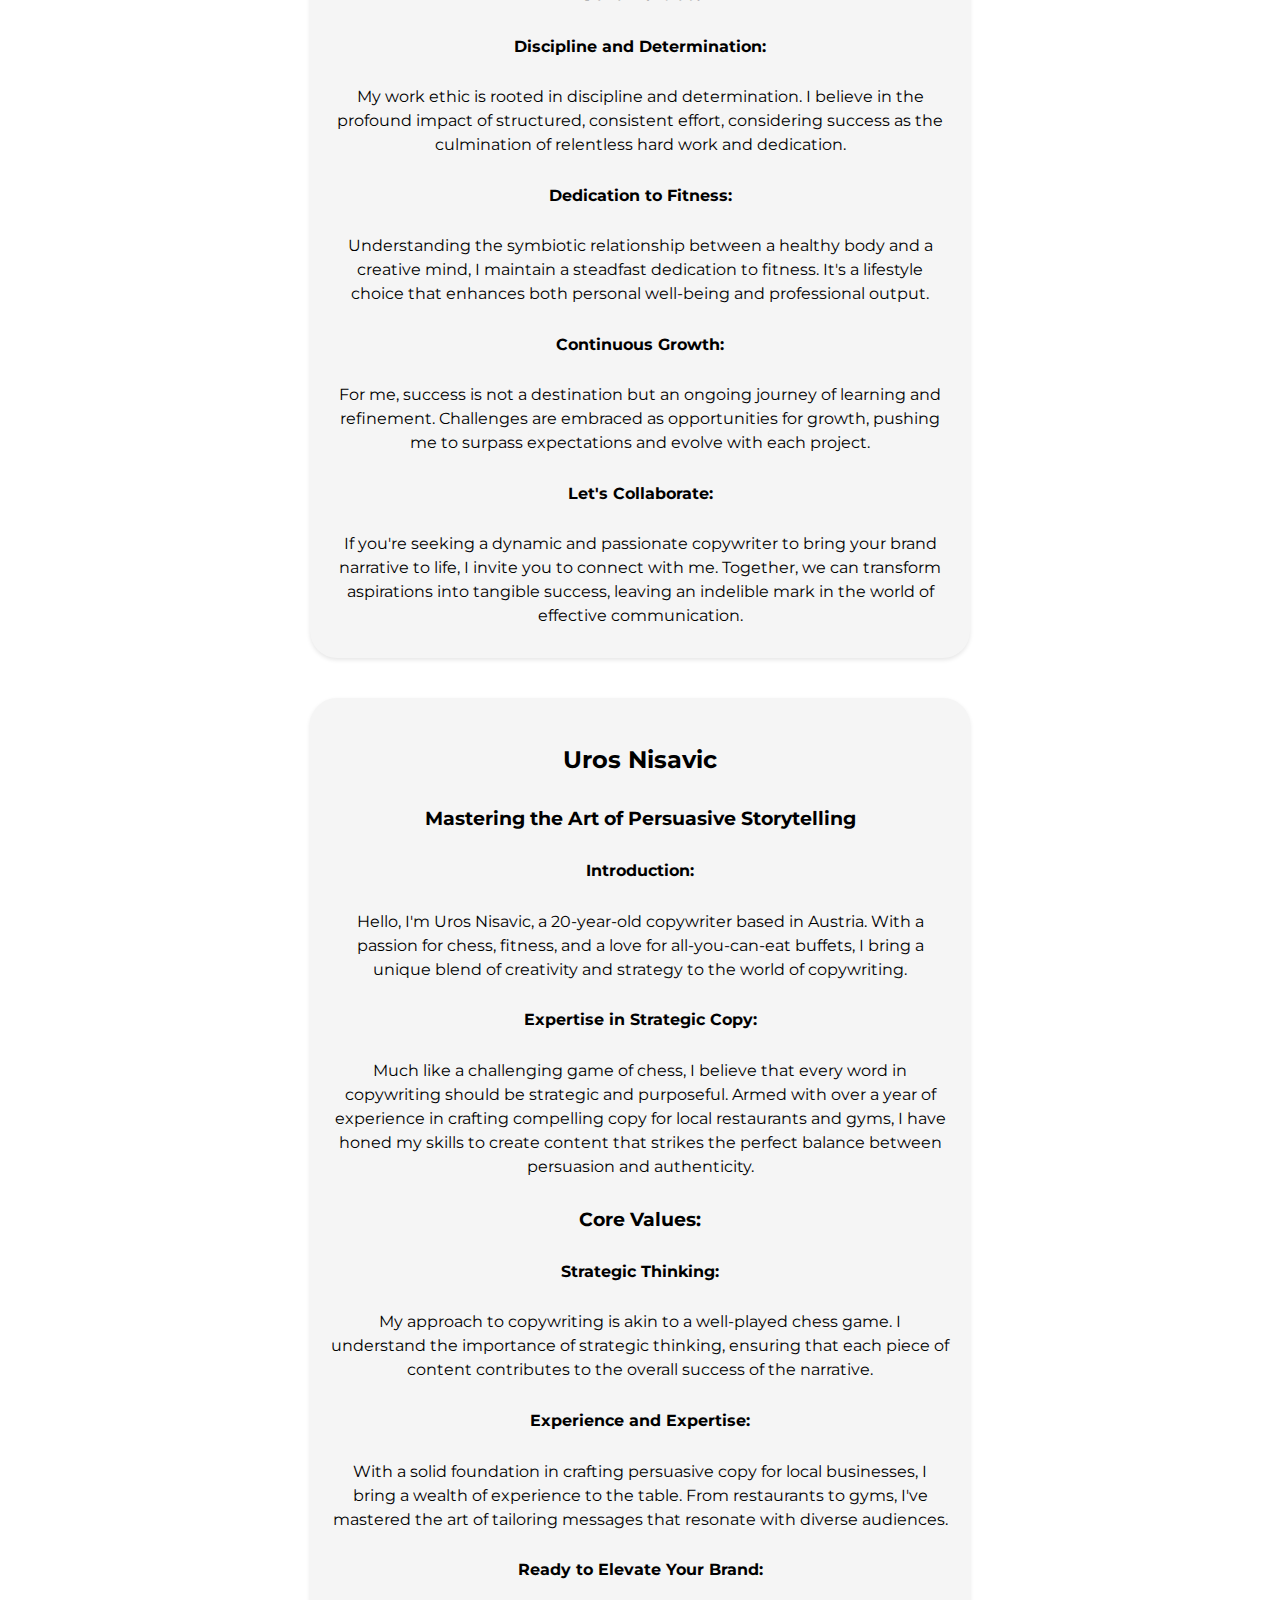
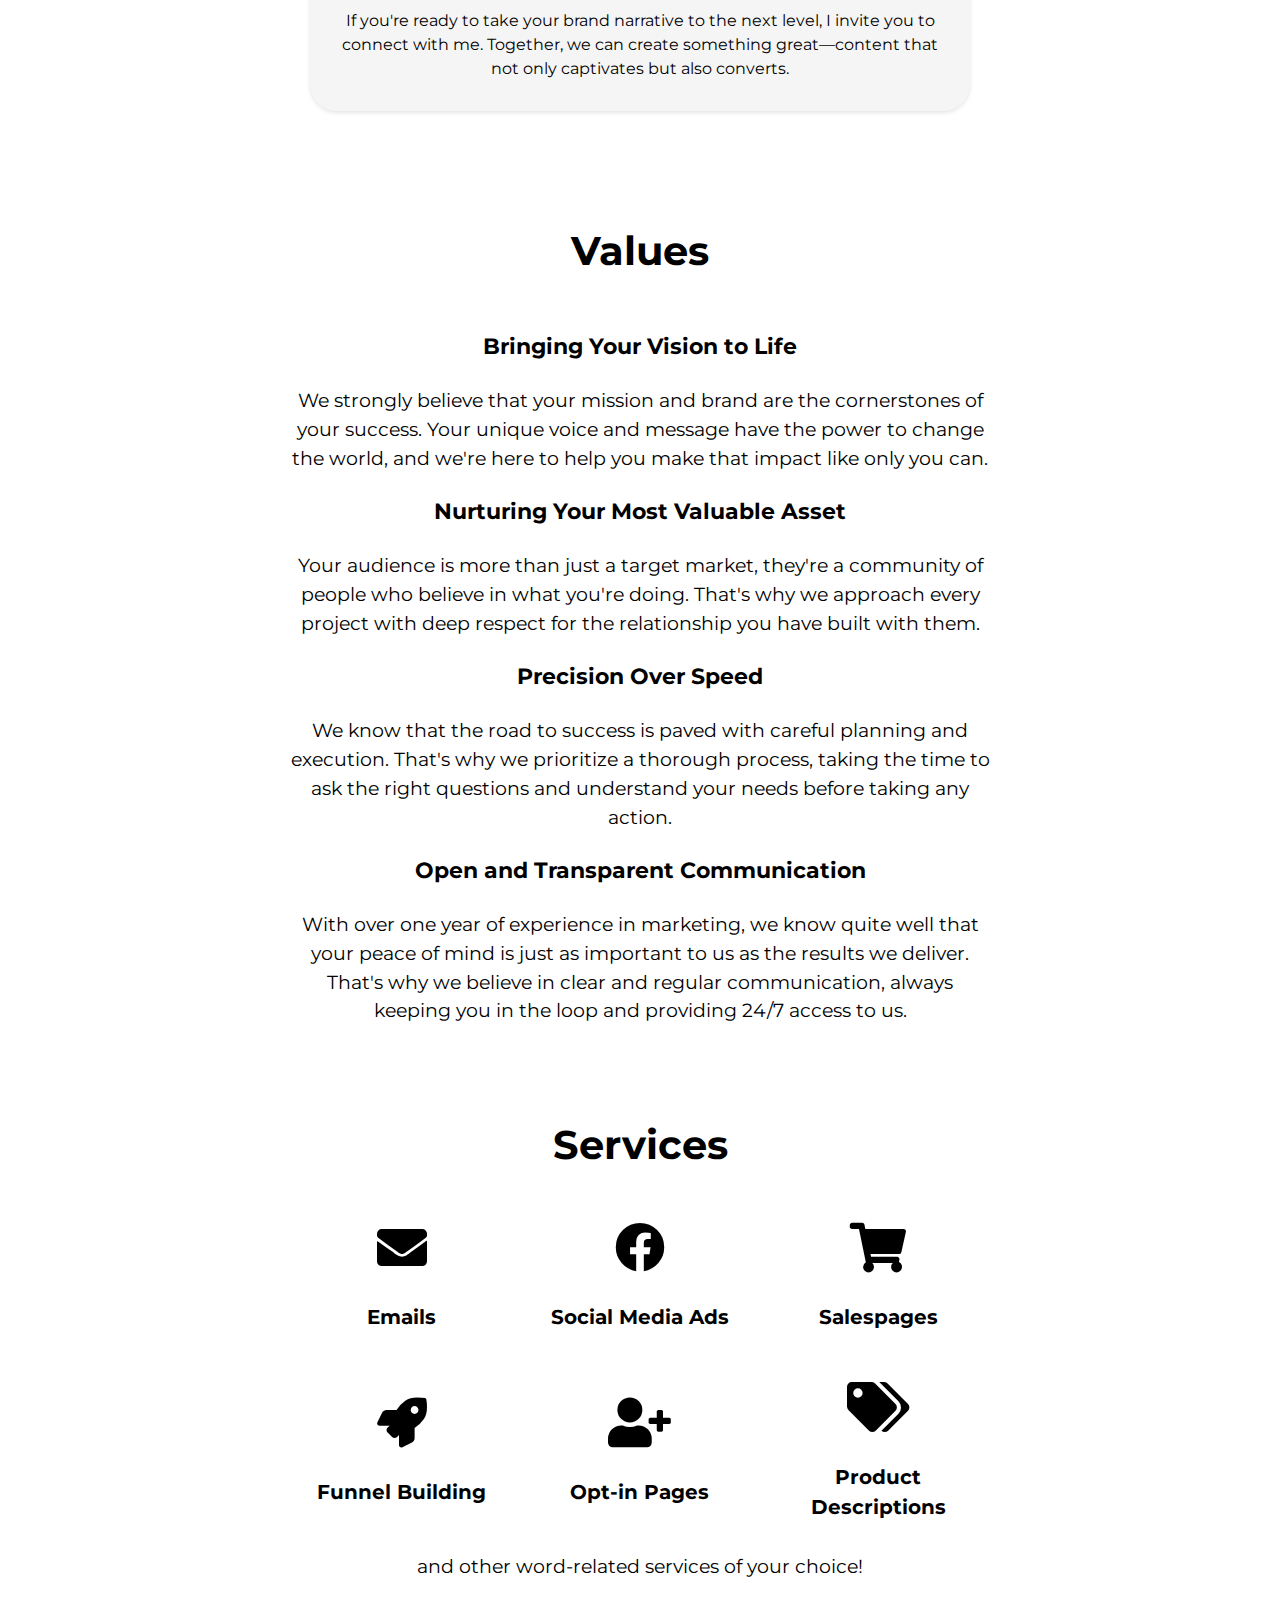
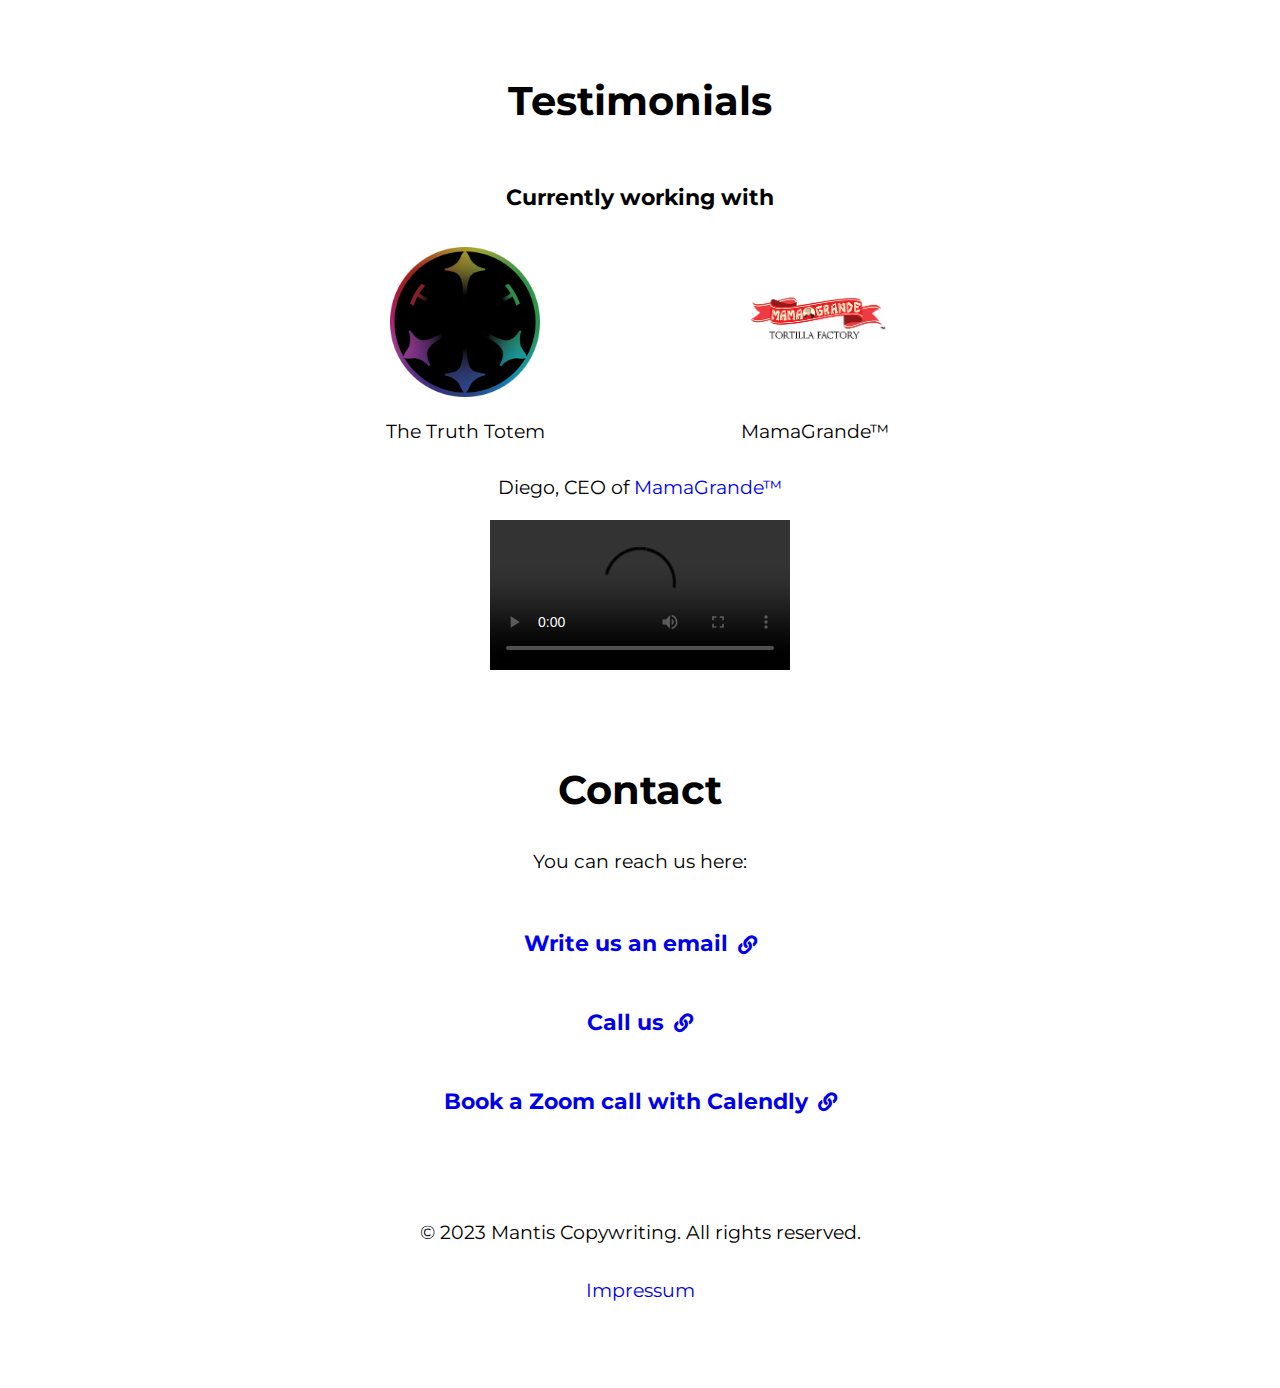
==== commit 3aa8989a: "updated version" ====
--- a/index.html
+++ b/index.html
@@ -28,7 +28,7 @@
   <nav class="navbar">
     <div class="nav-logo">
       <a href="#home" class="logo"><img class="imgLogo" src="/assets/logo/mantis_logo_transparent.png"
-          alt="logo of a mantis"></a>
+          alt="Mantis Copywriting Logo"></a>
     </div>
     <ul class="nav-menu">
       <li class="nav-item"><a href="#about" class="nav-link">About</a></li>
@@ -68,27 +68,62 @@
         <div class="about-columns">
           <div class="about-column">
             <h3>David Todic</h3>
-            <p>I'm David Todic, an 19-year-old aspiring copywriter from Austria, fueled by ambition and driven by a
-              competitive mindset, discipline, a love for football, and a dedication to fitness.</p><br>
-
-            <p>What sets me apart is my relentless determination and unwavering discipline. I thrive on challenges and
-              always push myself to exceed expectations. I believe that success is born out of hard work, perseverance,
-              and a commitment to continuous learning.</p><br>
-
-            <p>Let's connect and embark on a journey towards success together.</p>
-            </p>
+            <h4>Crafting Impactful Narratives</h4>
+            <h5>Introduction:</h5>
+            <p>Greetings! I'm David Todic, an ambitious 19-year-old copywriter based in the scenic landscapes of
+              Austria. Driven by an insatiable passion for the written word, I am on a mission to elevate brands through
+              compelling narratives.</p>
+            <h5>Unique Proposition:</h5>
+            <p>What sets me apart is not just my age but the unwavering commitment to excellence that underpins my work.
+              I approach every project with a meticulous mindset, ensuring that each word serves a purpose in creating a
+              captivating story.</p>
+            <h4>Core Values:</h4>
+            <h5>Discipline and Determination:</h5>
+            <p>My work ethic is rooted in discipline and determination. I believe in the profound impact of
+              structured,
+              consistent effort, considering success as the culmination of relentless hard work and dedication.</p>
+            <h5>Dedication to Fitness:</h5>
+            <p>Understanding the symbiotic relationship between a healthy body and a creative mind, I maintain a
+              steadfast dedication to fitness. It's a lifestyle choice that enhances both personal well-being and
+              professional output.</p>
+            <h5>Continuous Growth:</h5>
+            <p>For me, success is not a destination but an ongoing journey of learning and refinement.
+              Challenges are
+              embraced as opportunities for growth, pushing me to surpass expectations and evolve with each
+              project.</p>
+            <h5>Let's Collaborate:</h5>
+            <p>If you're seeking a dynamic and passionate copywriter to bring your brand narrative to life, I
+              invite you
+              to connect with me. Together, we can transform aspirations into tangible success, leaving an
+              indelible
+              mark in the world of effective communication.</p>
           </div>
           <div class="about-column">
             <h3>Uros Nisavic</h3>
-            <p>I'm Uros Nisavic, a 20-year-old copywriter from Austria with a penchant for chess, fitness, and
-              all-you-can-eat buffets.</p><br>
-
-            <p>Just like in a challenging game of chess, I believe that every word in copywriting needs to be strategic
-              and purposeful. With over a year of experience in crafting compelling copy for local restaurants and gyms,
-              I've honed my skills to create content that strikes the perfect balance between persuasion and
-              authenticity.</p><br>
-
-            <p>Ready to take your brand narrative to the next level? Let's connect and create something great!</p>
+            <h4>Mastering the Art of Persuasive Storytelling</h4>
+            <h5>Introduction:</h5>
+            <p>Hello, I'm Uros Nisavic, a 20-year-old copywriter based in Austria. With a passion for chess, fitness,
+              and a love for all-you-can-eat buffets, I bring a unique blend of creativity and strategy to the world of
+              copywriting.</p>
+            <h5>Expertise in Strategic Copy:</h5>
+            <p>Much like a challenging game of chess, I believe that every word in copywriting should be strategic and
+              purposeful. Armed with over a year of experience in crafting compelling copy for local restaurants and
+              gyms, I have honed my skills to create content that strikes the perfect balance between persuasion and
+              authenticity.</p>
+            <h4>Core Values:</h4>
+            <h5>Strategic Thinking:</h5>
+            <p>My approach to copywriting is akin to a well-played chess game. I understand the importance of
+              strategic
+              thinking, ensuring that each piece of content contributes to the overall success of the narrative.</p>
+            <h5>Experience and Expertise:</h5>
+            <p>With a solid foundation in crafting persuasive copy for local businesses, I bring a wealth of
+              experience
+              to the table. From restaurants to gyms, I've mastered the art of tailoring messages that resonate
+              with
+              diverse audiences.</p>
+            <h5>Ready to Elevate Your Brand:</h5>
+            <p>If you're ready to take your brand narrative to the next level, I invite you to connect with me.
+              Together, we can create something great—content that not only captivates but also converts.</p>
           </div>
         </div>
       </div>
@@ -100,13 +135,20 @@
       <div class="values-content">
         <h2>Values</h2>
         <h3>Bringing Your Vision to Life</h3>
-        <p>We strongly believe that your mission and brand are the cornerstones of your success. Your unique voice and message have the power to change the world, and we're here to help you make that impact like only you can.</p>
+        <p>We strongly believe that your mission and brand are the cornerstones of your success. Your unique voice and
+          message have the power to change the world, and we're here to help you make that impact like only you can.</p>
         <h3>Nurturing Your Most Valuable Asset</h3>
-        <p>Your audience is more than just a target market, they're a community of people who believe in what you're doing. That's why we approach every project with deep respect for the relationship you have built with them.</p>
+        <p>Your audience is more than just a target market, they're a community of people who believe in what you're
+          doing. That's why we approach every project with deep respect for the relationship you have built with them.
+        </p>
         <h3>Precision Over Speed</h3>
-        <p>We know that the road to success is paved with careful planning and execution. That's why we prioritize a thorough process, taking the time to ask the right questions and understand your needs before taking any action.</p>
+        <p>We know that the road to success is paved with careful planning and execution. That's why we prioritize a
+          thorough process, taking the time to ask the right questions and understand your needs before taking any
+          action.</p>
         <h3>Open and Transparent Communication</h3>
-        <p>With nearly 3 decades of experience in marketing, we know quite well that your peace of mind is just as important to us as the results we deliver. That's why we believe in clear and regular communication, always keeping you in the loop and providing 24/7 access to us.</p>
+        <p>With over one year of experience in marketing, we know quite well that your peace of mind is just as
+          important to us as the results we deliver. That's why we believe in clear and regular communication, always
+          keeping you in the loop and providing 24/7 access to us.</p>
       </div>
     </div>
   </section>
@@ -131,7 +173,7 @@
           </div>
           <div class="service-item">
             <i class="fas fa-rocket service-icon"></i>
-            <h3 class="service-name">Landing Pages</h3>
+            <h3 class="service-name">Funnel Building</h3>
           </div>
           <div class="service-item">
             <i class="fas fa-user-plus service-icon"></i>
@@ -151,7 +193,18 @@
     <div class="content">
       <div class="testimonial-content">
         <h2>Testimonials</h2>
-        <p>Diego, CEO of <a href="https://mamagrande.co" target="_blank">Mama Grande</a></p>
+        <h3 class="center-text">Currently working with</h3>
+        <div class="testimonial-columns flex-container">
+          <div class="testimonial-column center-column">
+            <img class="logo-img-v" src="/assets/thetruthtotemt-logo.png" alt="The Truth Totem Logo">
+            <p>The Truth Totem</p>
+          </div>
+          <div class="testimonial-column center-column">
+            <img class="logo-img-v" src="/assets/mamagrande-logo.png" alt="MamaGrande TM Logo">
+            <p>MamaGrande™</p>
+          </div>
+        </div>
+        <p>Diego, CEO of <a href="https://mamagrande.co" target="_blank">MamaGrande™</a></p>
         <div class="video-container">
           <video controls>
             <source src="/assets/diego_testimonial.mp4" type="video/mp4">
--- a/style.css
+++ b/style.css
@@ -42,7 +42,7 @@
 }
 
 .about-content {
-  padding-top: 5svh;
+  padding-top: 10svh;
   max-width: 1150px;
   margin: 0 auto;
   text-align: center;
@@ -288,7 +288,7 @@
 }
 
 .services-content {
-  padding-top: 5svh;
+  padding-top: 10svh;
 }
 
 .services-content p {
@@ -347,4 +347,34 @@
   .service-item {
     width: 100%;
   }
+}
+
+.flex-container {
+  display: flex;
+  flex-wrap: wrap;
+  justify-content: space-between;
+}
+
+.testimonial-column {
+  flex: 1 0 200px;
+  /* adjust this value based on your needs */
+  margin: 10px;
+}
+
+.logo-img-v {
+  width: 150px;
+  /* adjust this value based on your needs */
+  height: auto;
+  padding-bottom: 20px;
+}
+
+.center-text {
+  text-align: center;
+}
+
+.center-column {
+  display: flex;
+  flex-direction: column;
+  align-items: center;
+  justify-content: center;
 }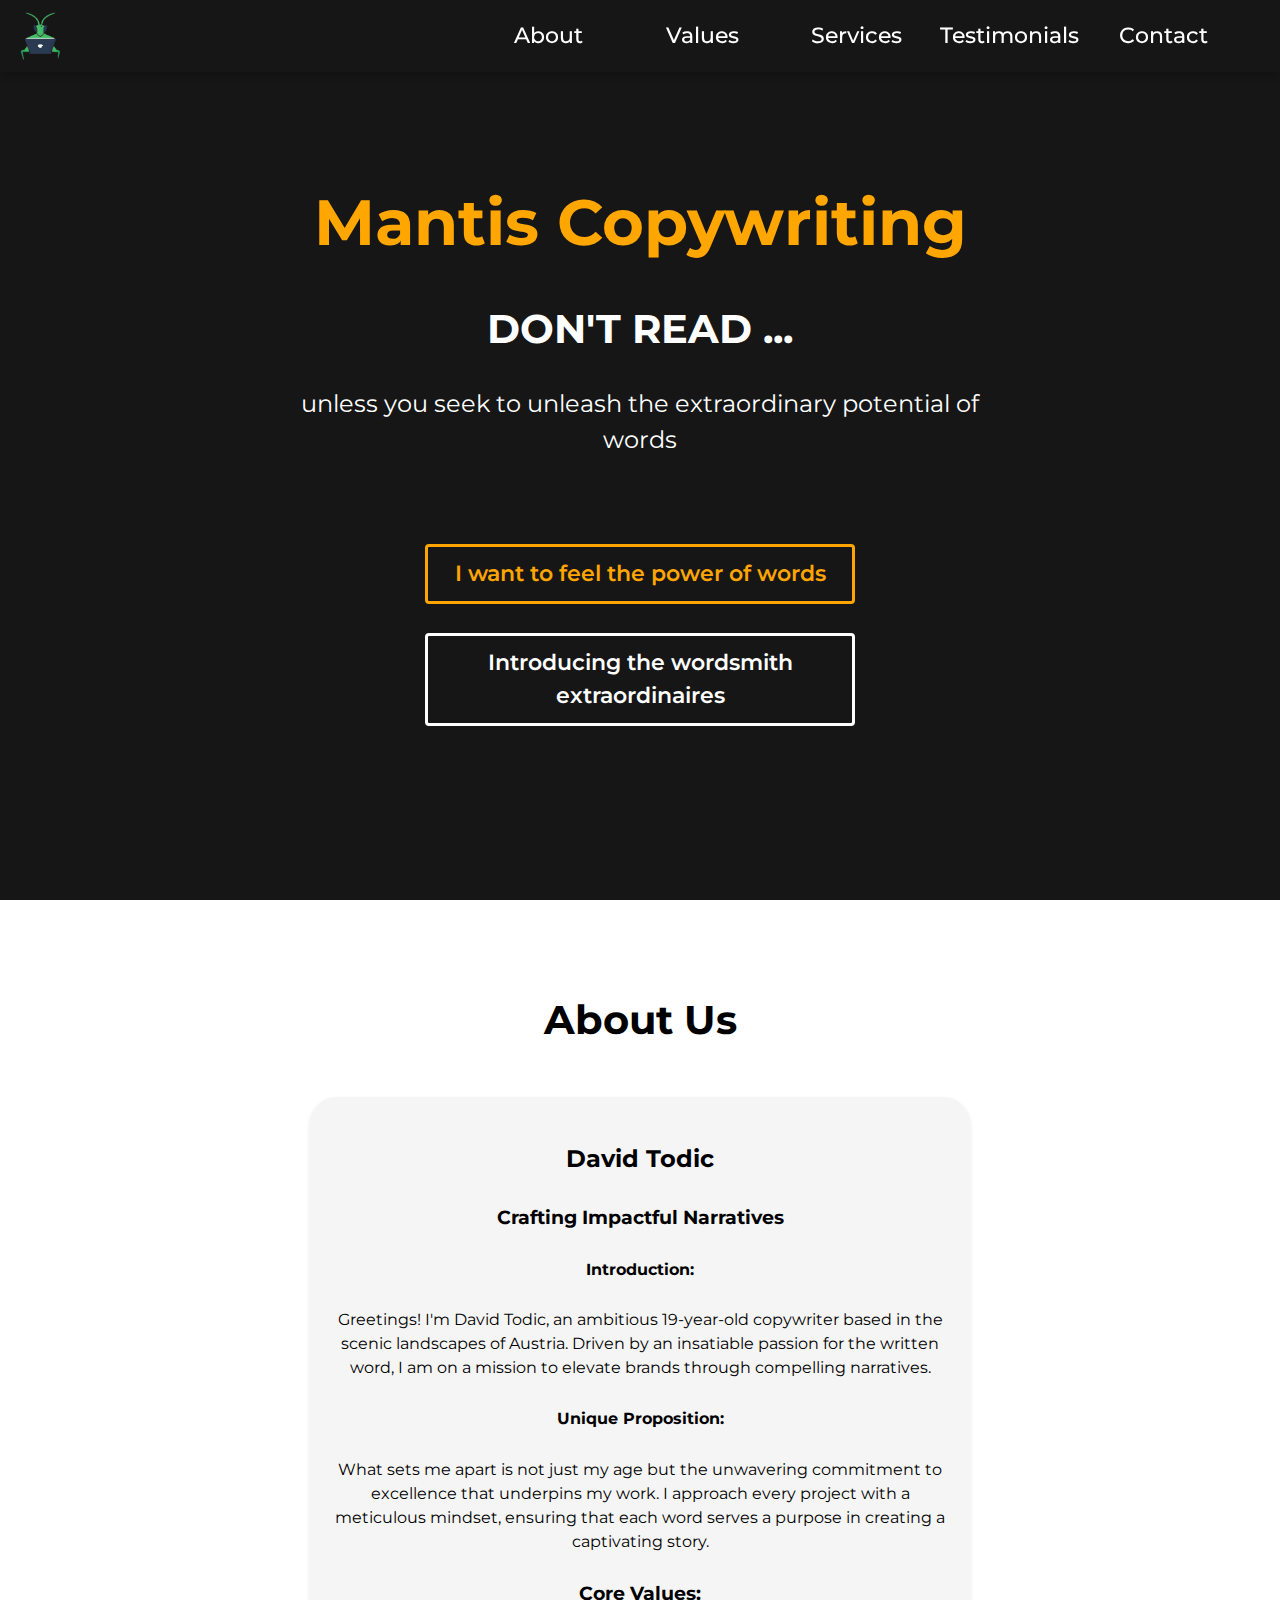
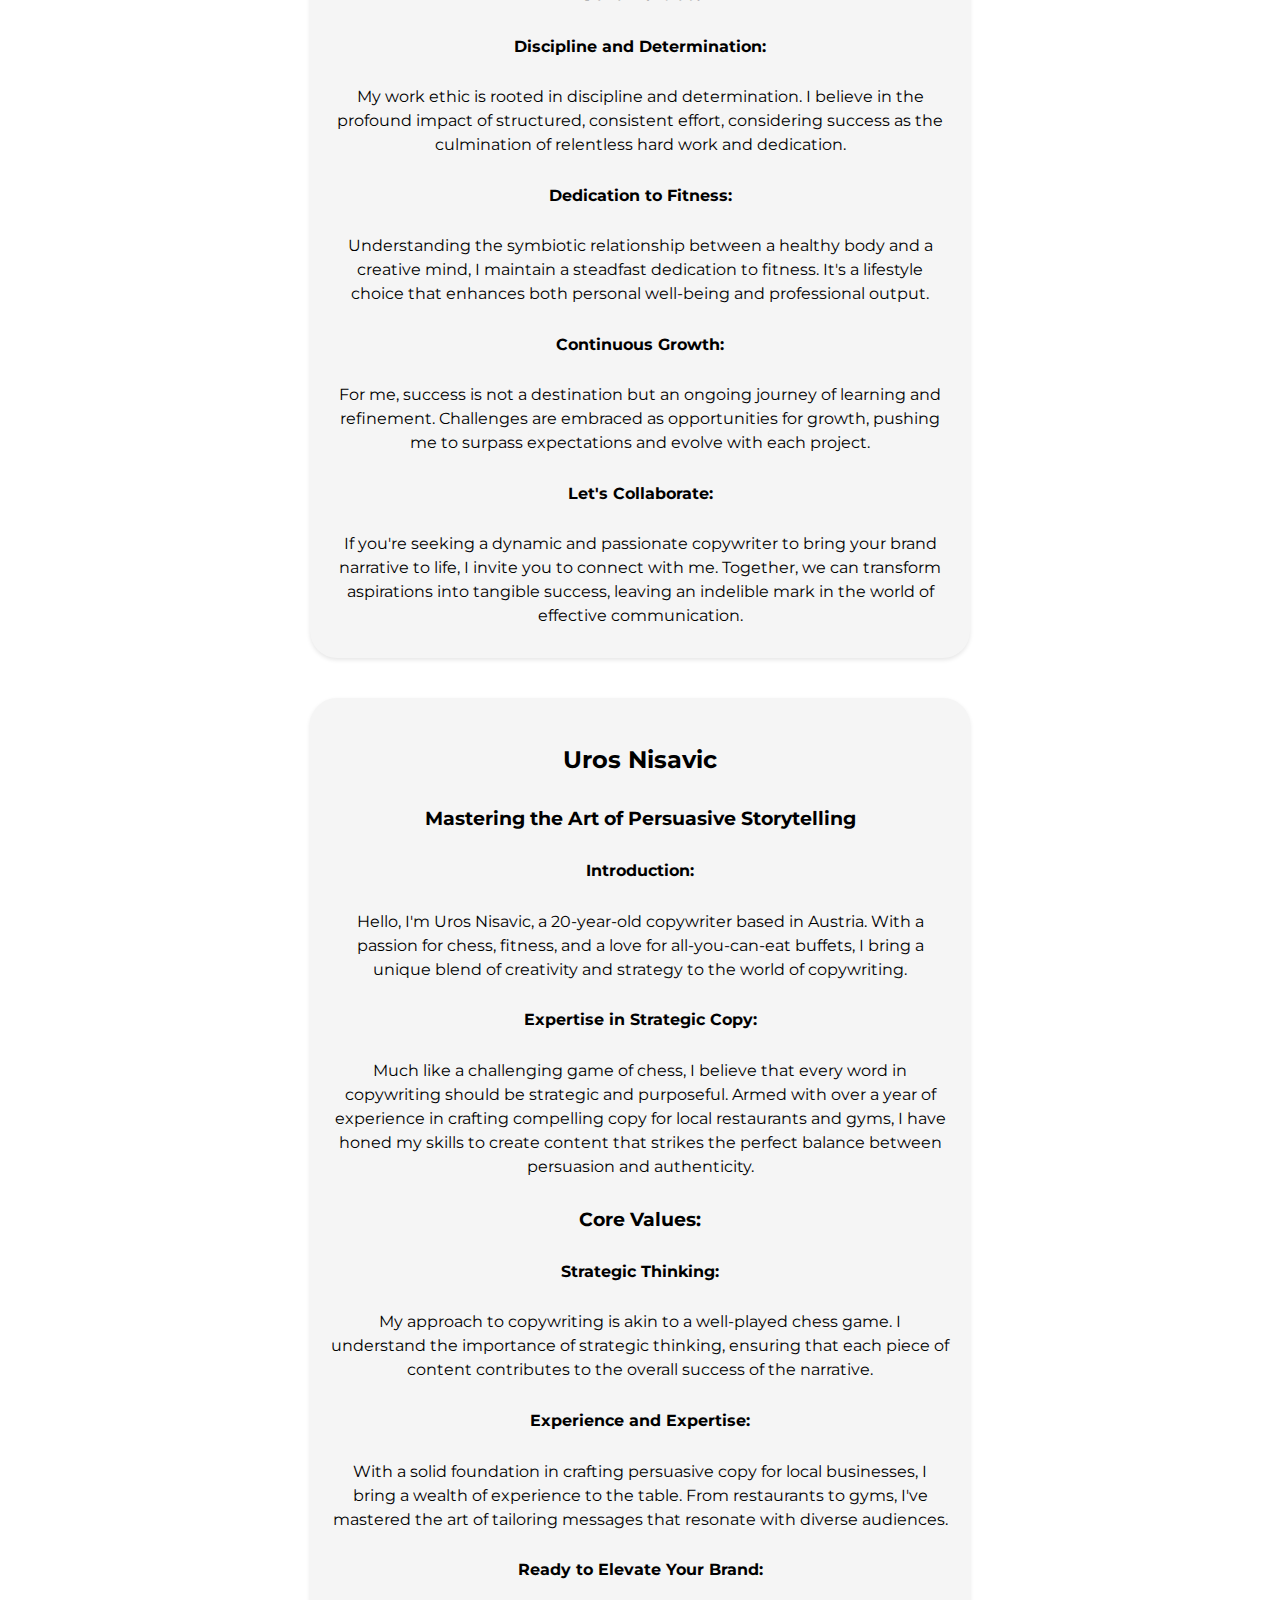
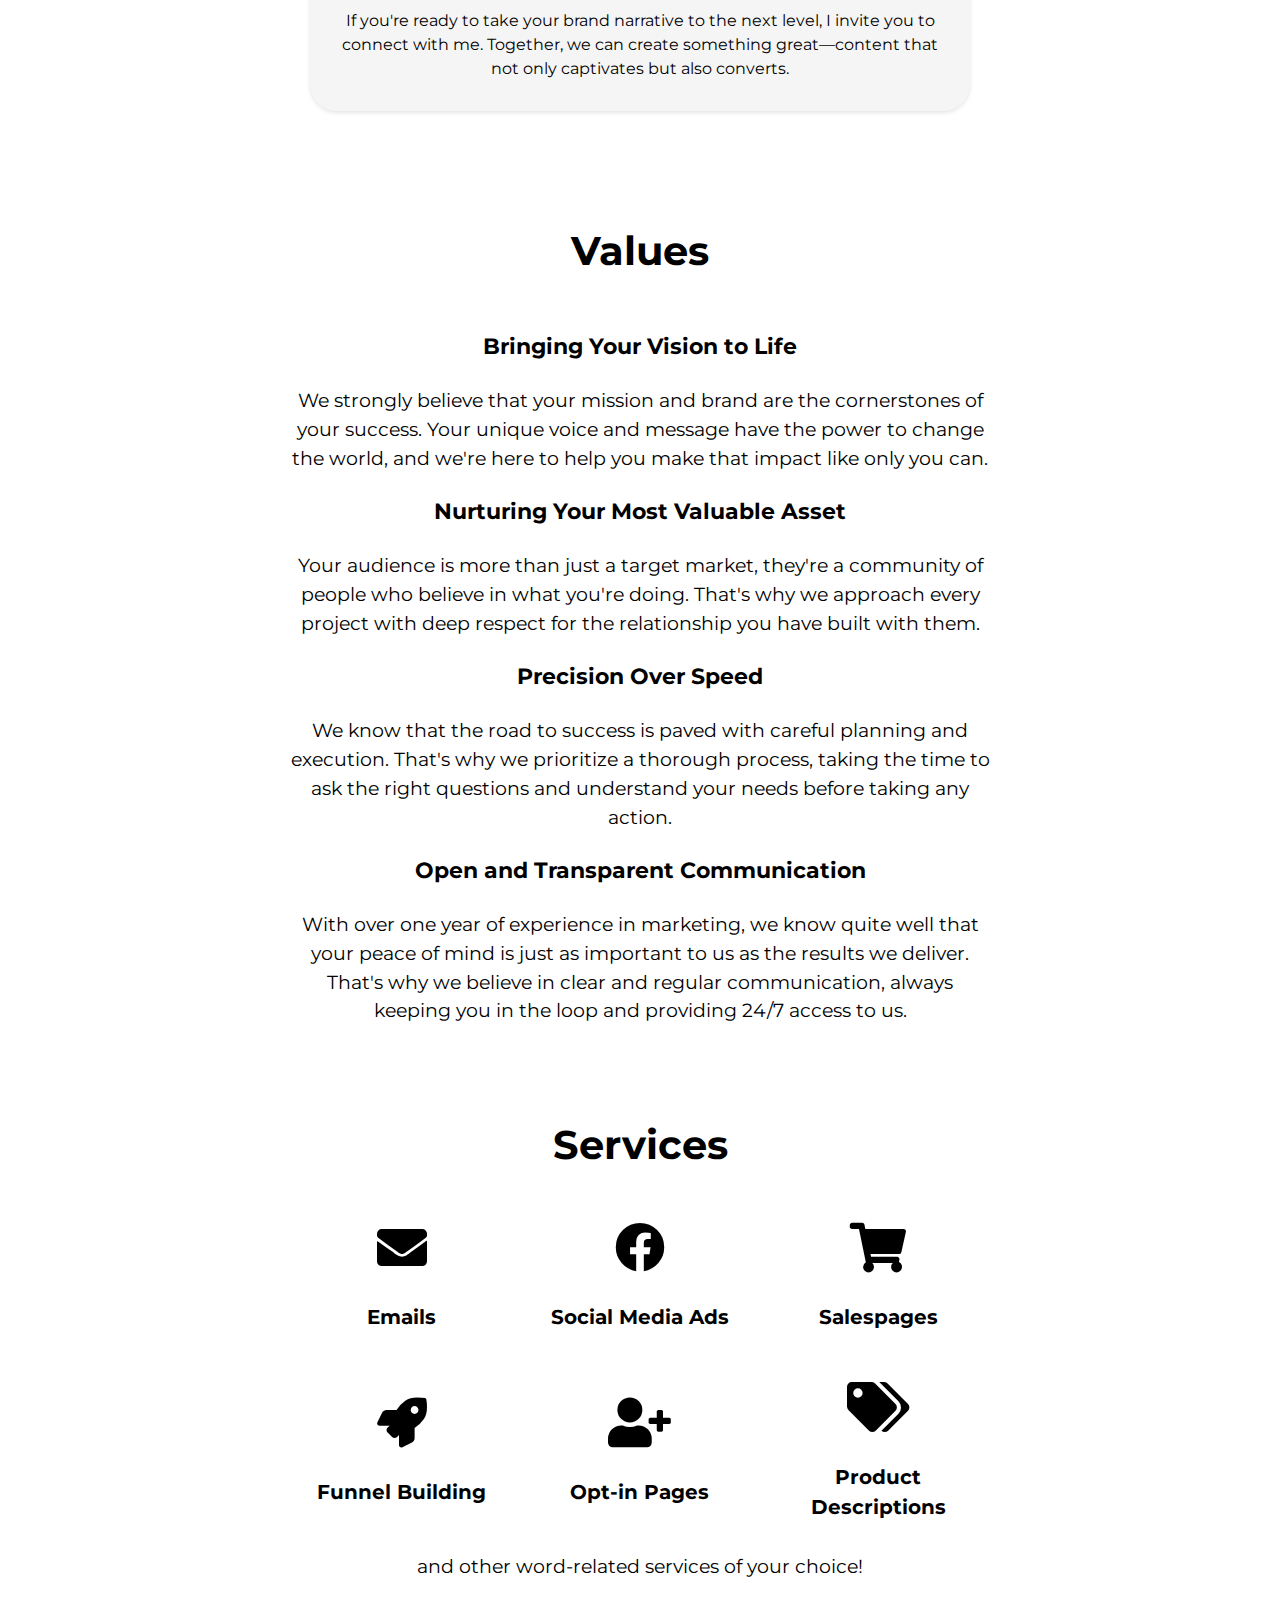
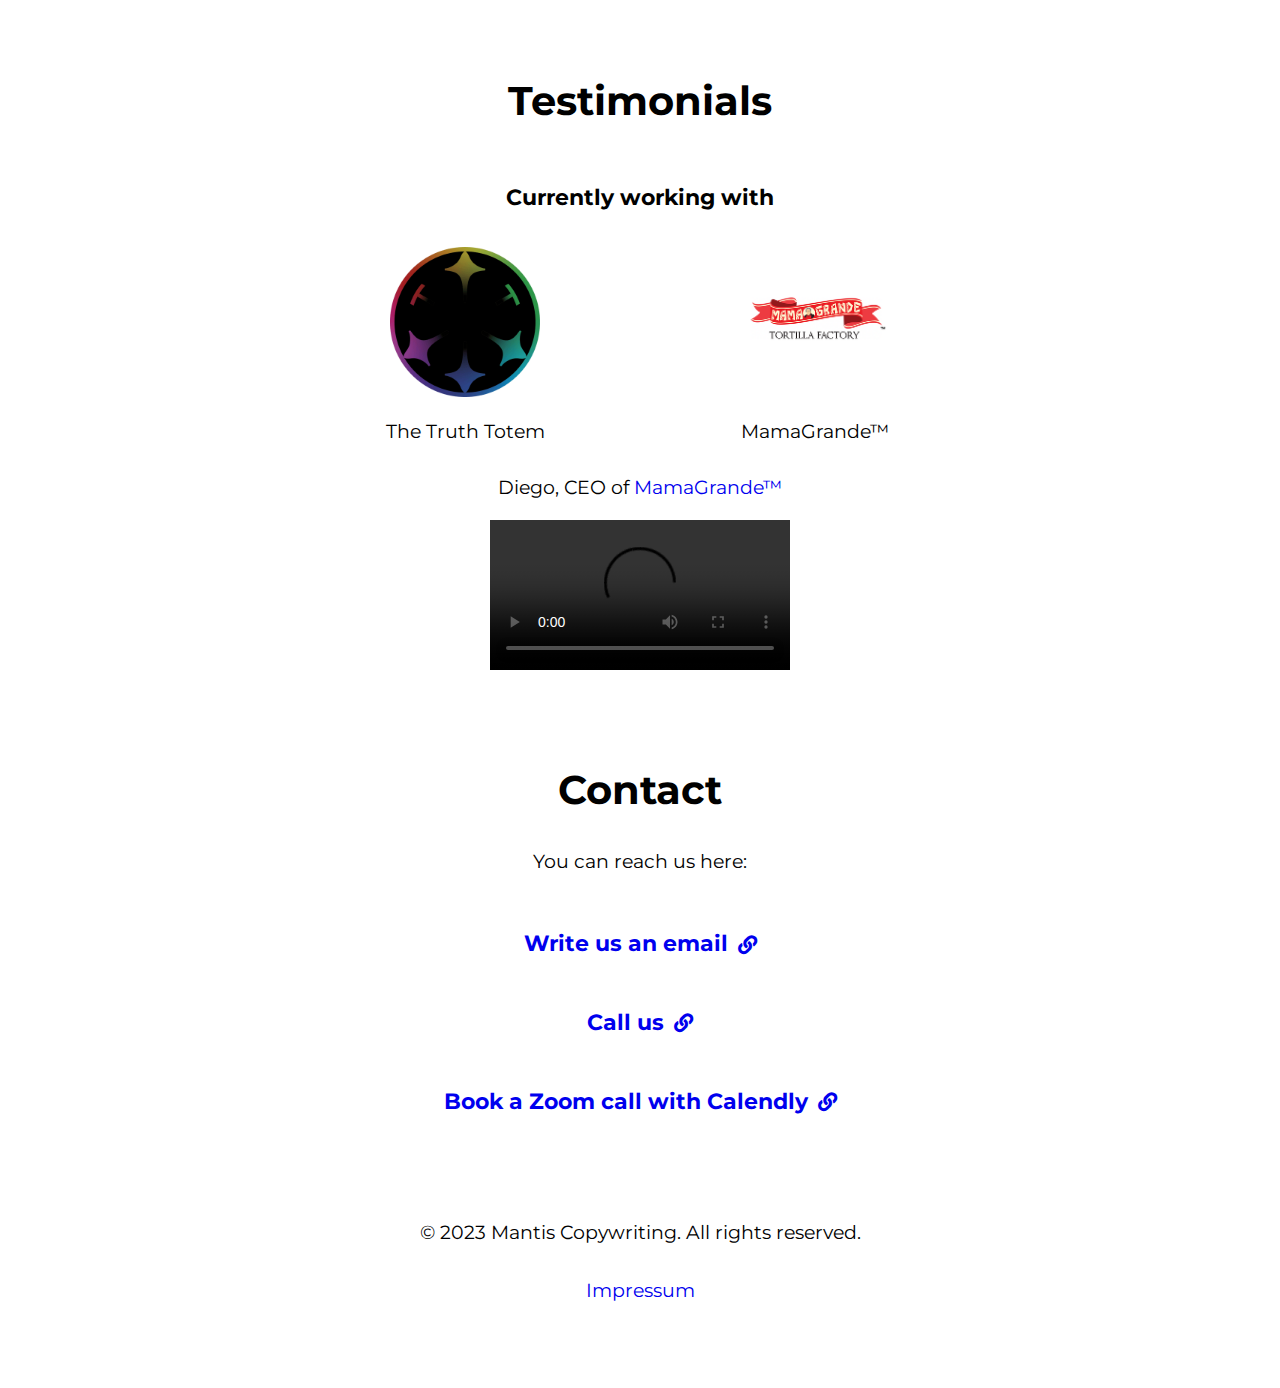
==== commit 6162c532: "updated page" ====
--- a/index.html
+++ b/index.html
@@ -7,6 +7,7 @@
   <meta name="description" content="Transform your brand with Mantis Copywriting. Our skilled team delivers compelling content that captivates audiences and boosts conversions. Discover the art of persuasive copywriting today.
   ">
   <title>Mantis Copywriting</title>
+  <link rel="manifest" href="/manifest.json">
   <link rel="stylesheet" type="text/css" href="style.css">
   <link rel="stylesheet" type="text/css" href="nav.css">
   <link rel="icon" href="/assets/logo/favicon.ico" type="image/x-icon">
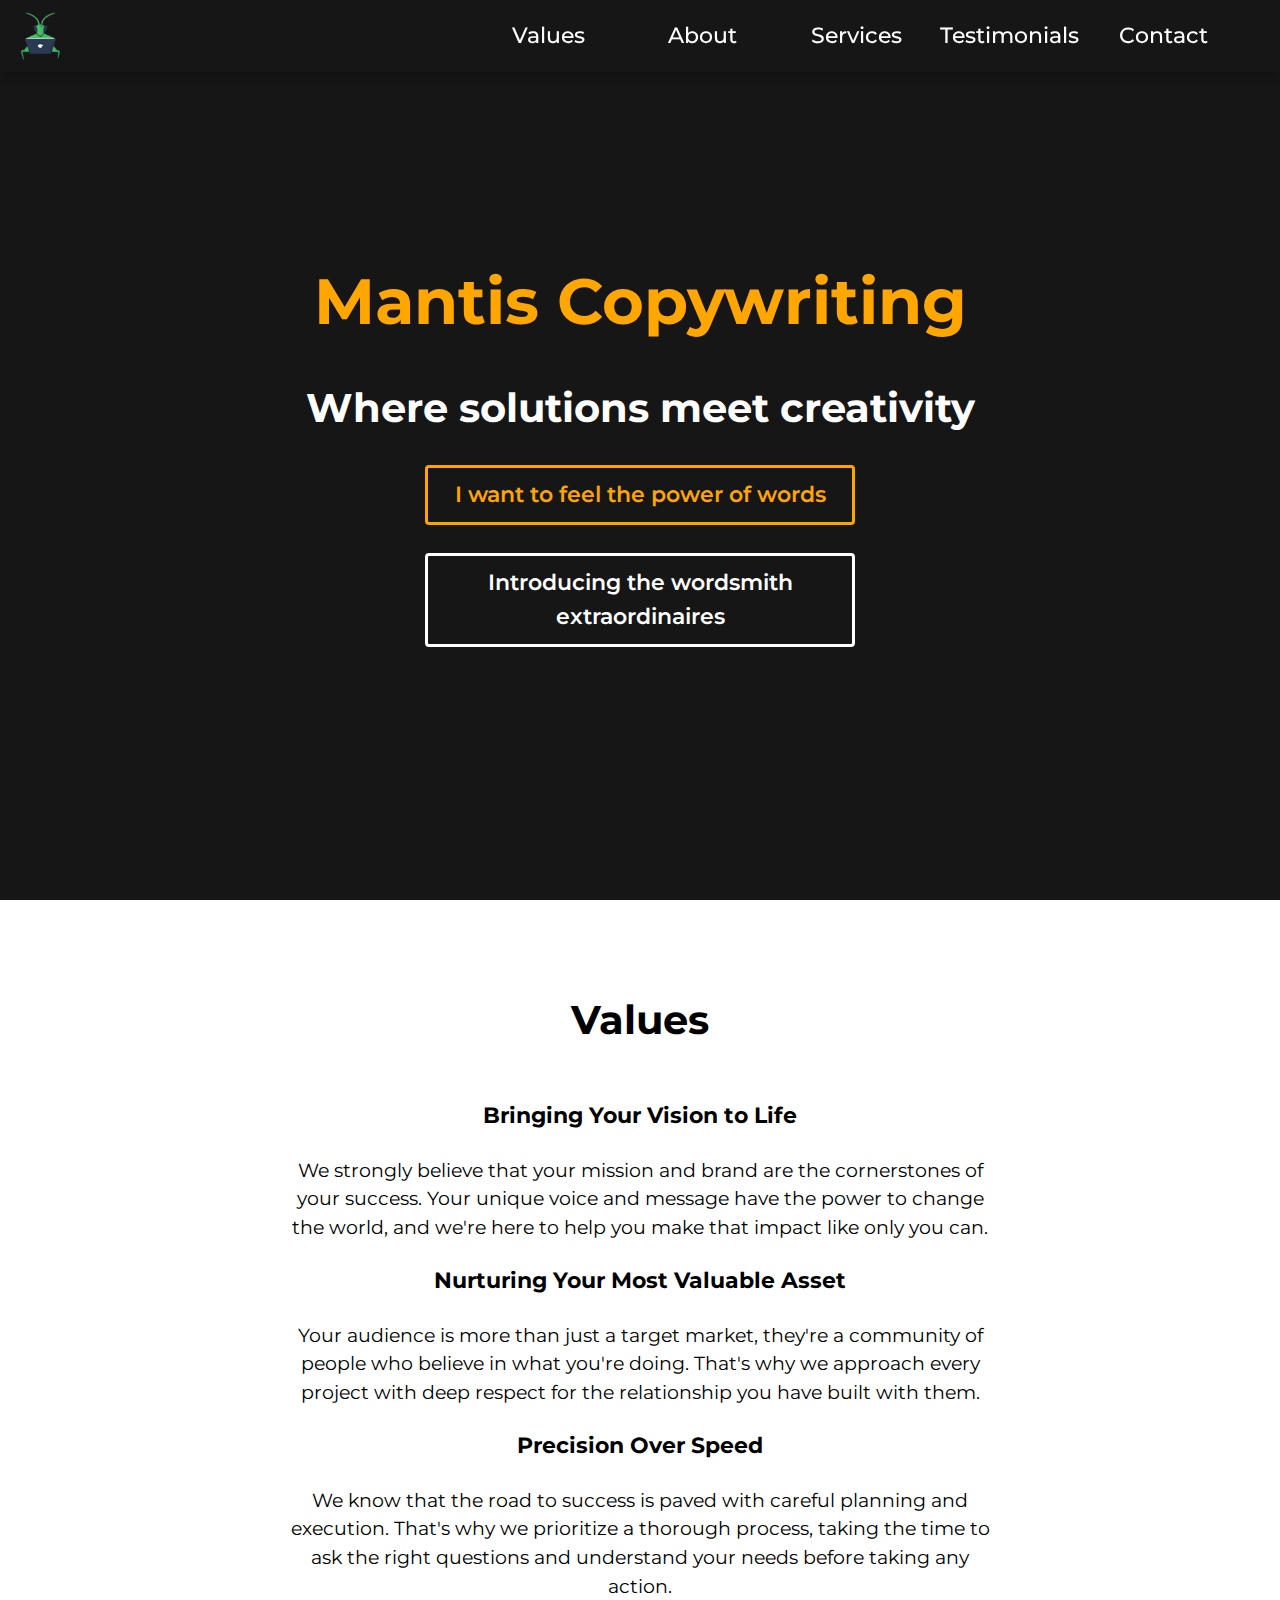
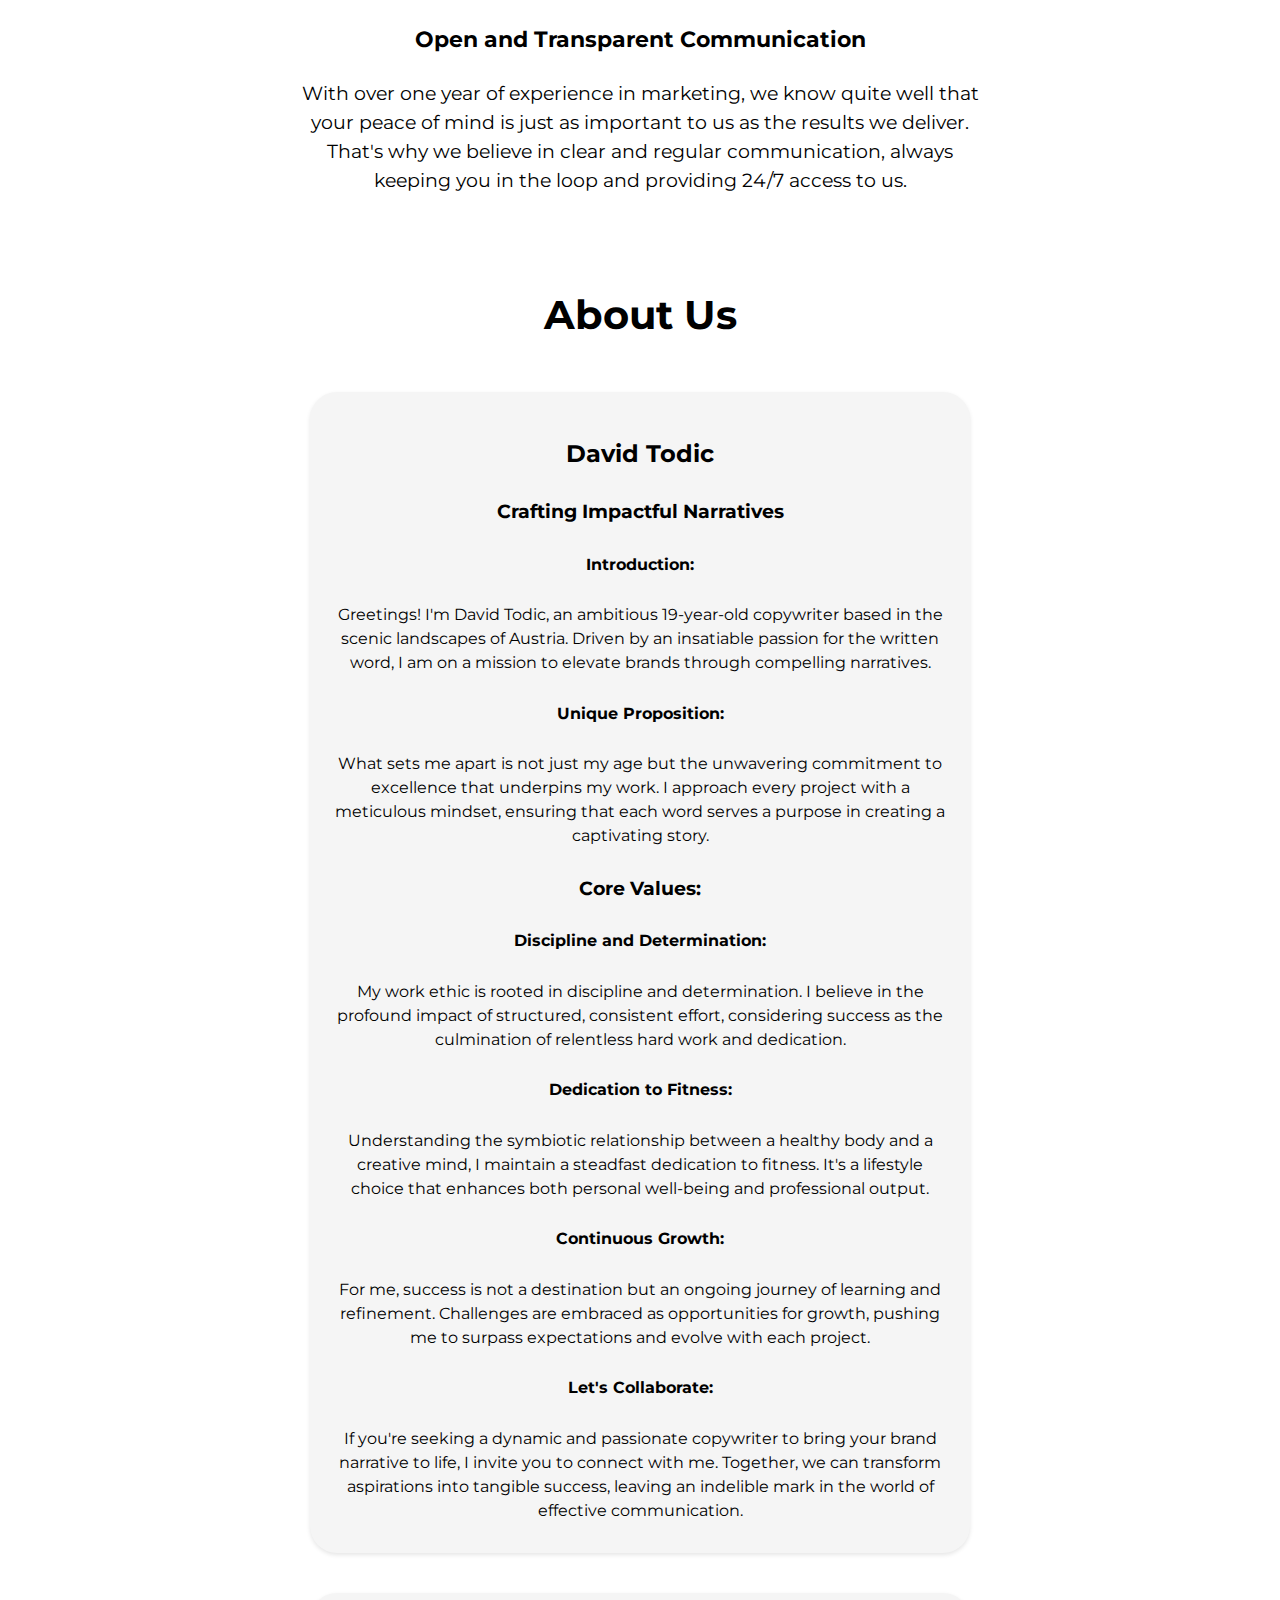
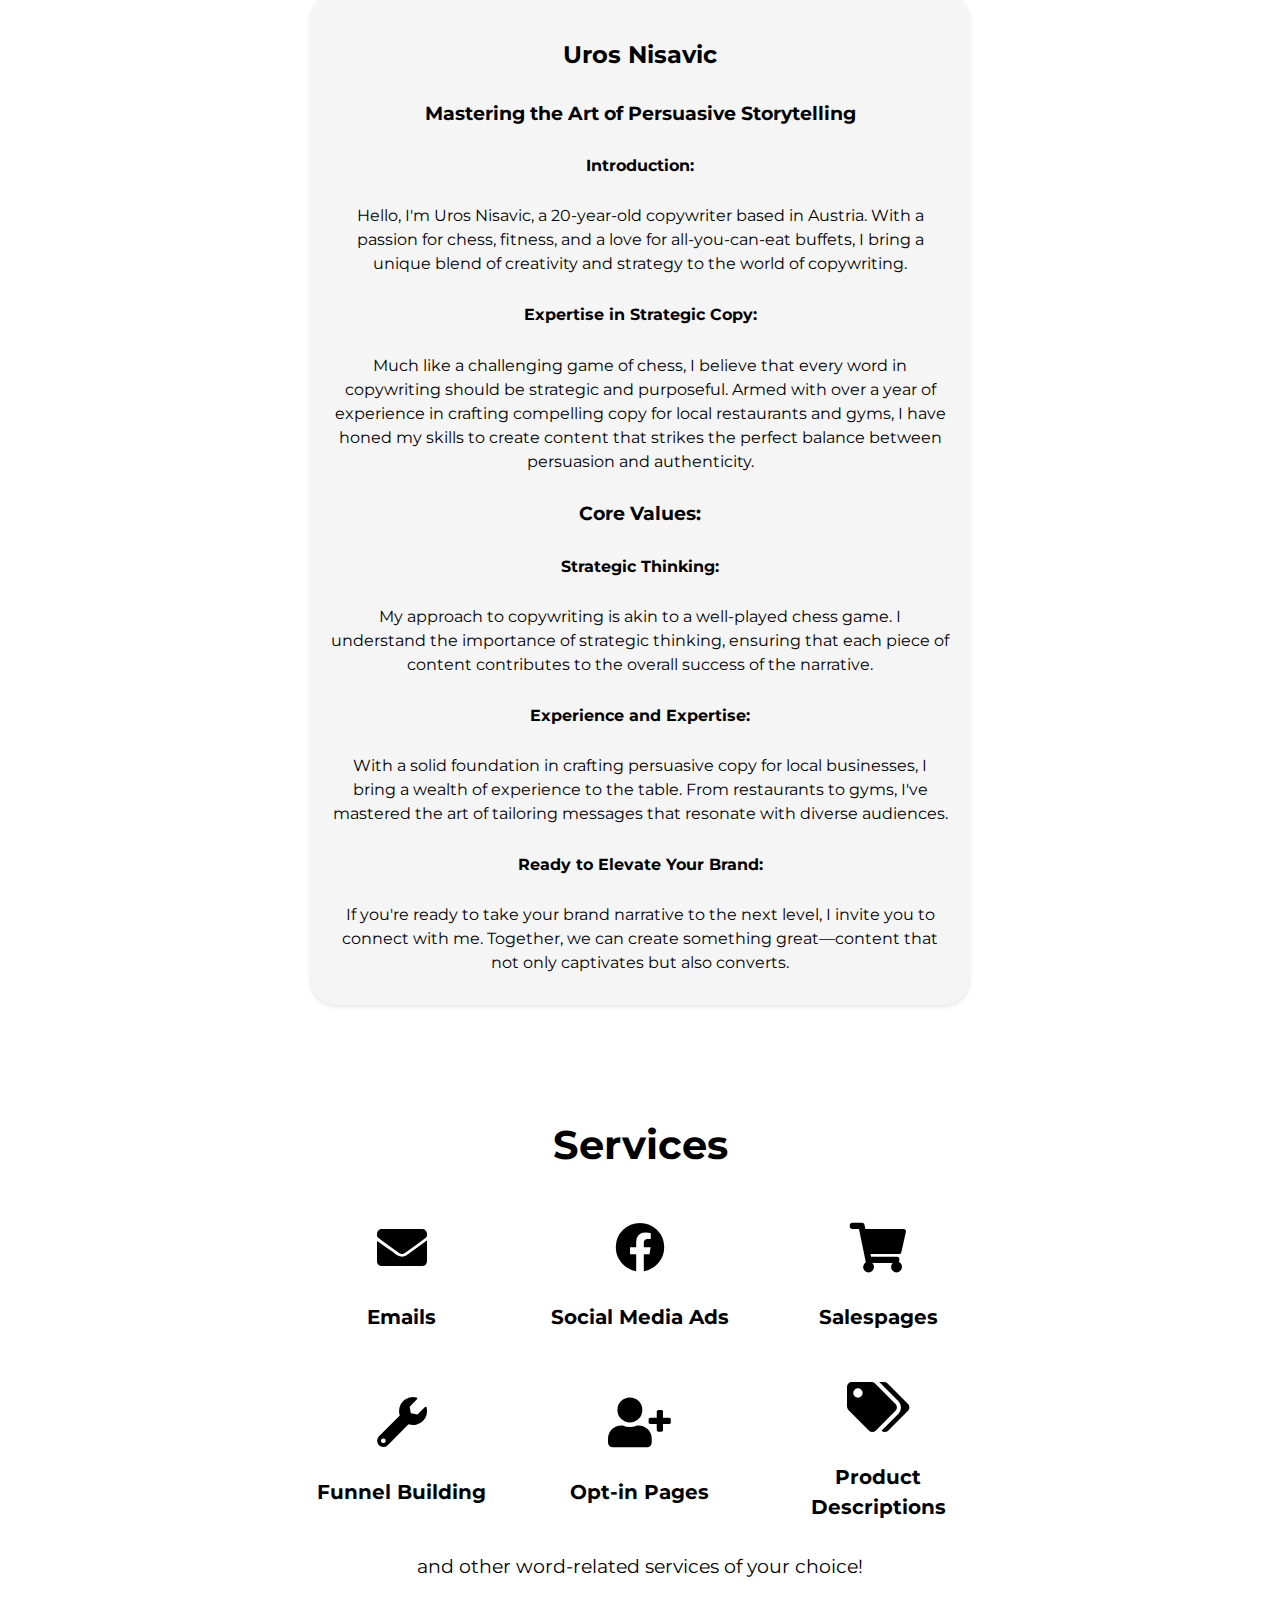
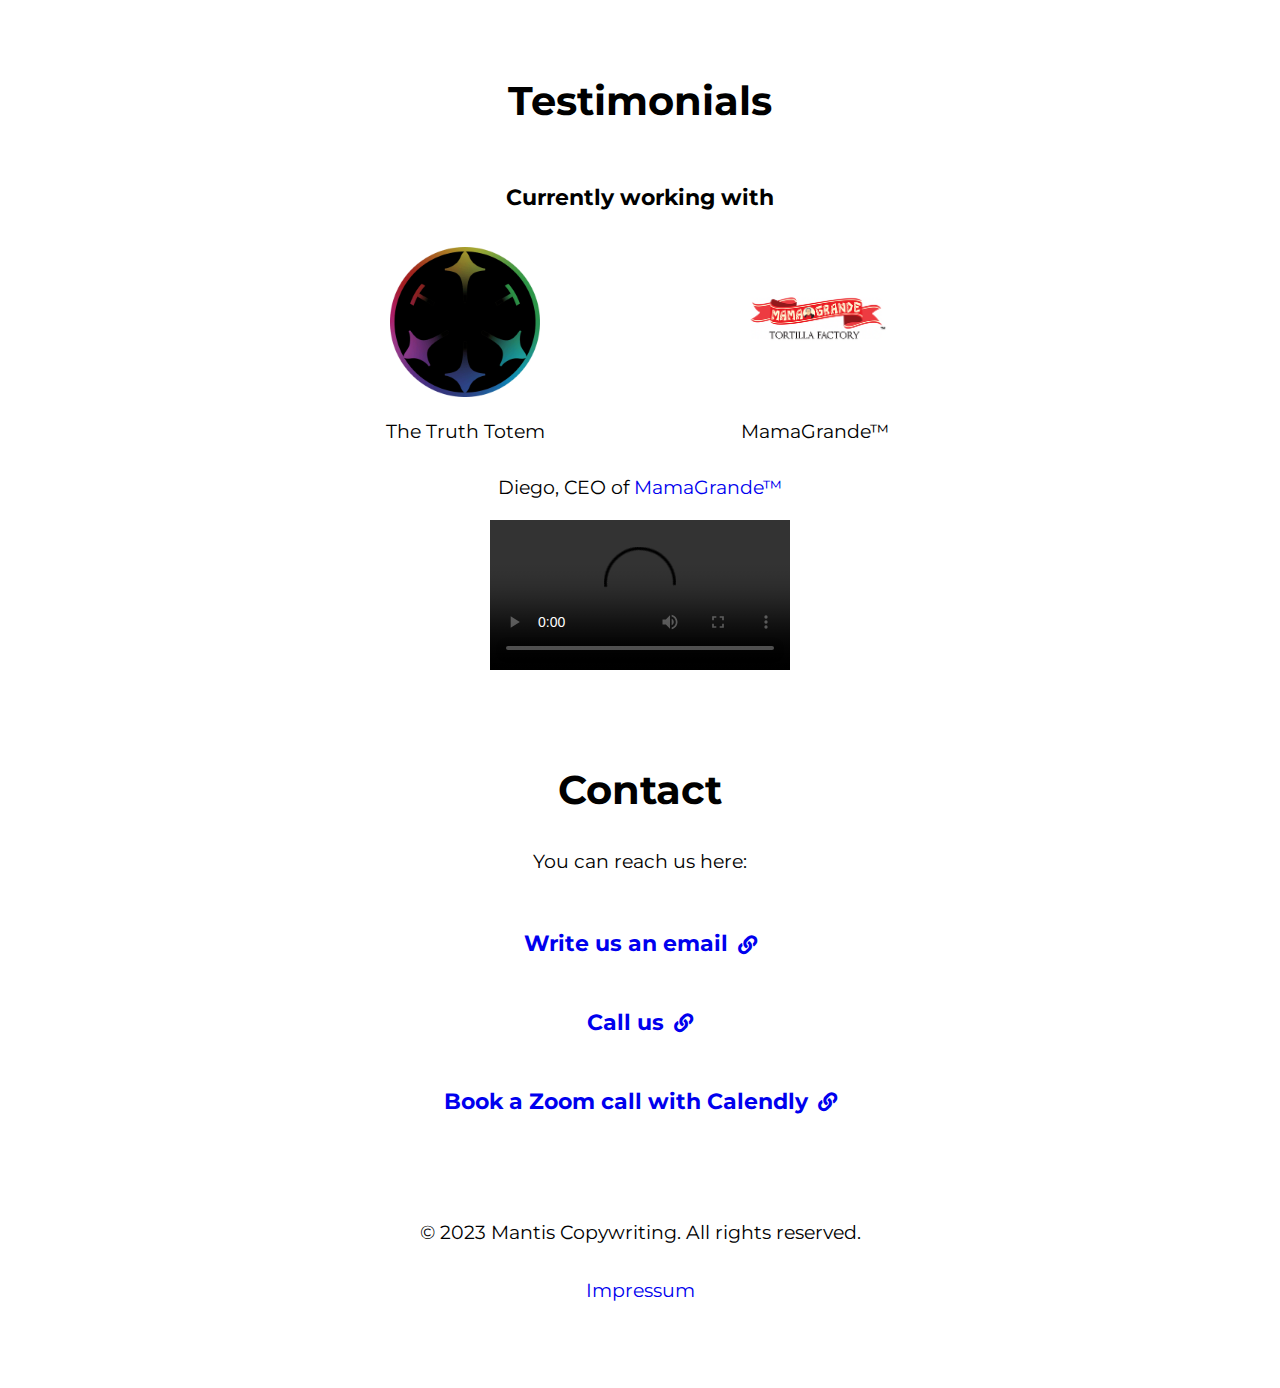
==== commit ee4bcc3a: "update" ====
--- a/index.html
+++ b/index.html
@@ -32,8 +32,8 @@
           alt="Mantis Copywriting Logo"></a>
     </div>
     <ul class="nav-menu">
+      <li class="nav-item"><a href="#values" class="nav-link">Values</a></li>
       <li class="nav-item"><a href="#about" class="nav-link">About</a></li>
-      <li class="nav-item"><a href="#values" class="nav-link">Values</a></li>
       <li class="nav-item"><a href="#services" class="nav-link">Services</a></li>
       <li class="nav-item"><a href="#testimonial" class="nav-link">Testimonials</a></li>
       <li class="nav-item"><a href="#contact" class="nav-link">Contact</a></li>
@@ -50,14 +50,36 @@
     <div class="content">
       <div class="home-content">
         <h1>Mantis Copywriting</h1><br>
-        <h2>DON'T READ ...</h2>
-        <p>unless you seek to unleash the extraordinary potential of words</p><br><br><br>
+        <h2>Where solutions meet creativity</h2>
         <a href="#contact">
           <div class="buttonRich">I want to feel the power of words </div>
         </a><br>
         <a href="#about">
           <div class="buttonKnowledge">Introducing the wordsmith extraordinaires</div>
         </a>
+      </div>
+    </div>
+  </section>
+
+  <section id="values">
+    <div class="content">
+      <div class="values-content">
+        <h2>Values</h2>
+        <h3>Bringing Your Vision to Life</h3>
+        <p>We strongly believe that your mission and brand are the cornerstones of your success. Your unique voice and
+          message have the power to change the world, and we're here to help you make that impact like only you can.</p>
+        <h3>Nurturing Your Most Valuable Asset</h3>
+        <p>Your audience is more than just a target market, they're a community of people who believe in what you're
+          doing. That's why we approach every project with deep respect for the relationship you have built with them.
+        </p>
+        <h3>Precision Over Speed</h3>
+        <p>We know that the road to success is paved with careful planning and execution. That's why we prioritize a
+          thorough process, taking the time to ask the right questions and understand your needs before taking any
+          action.</p>
+        <h3>Open and Transparent Communication</h3>
+        <p>With over one year of experience in marketing, we know quite well that your peace of mind is just as
+          important to us as the results we deliver. That's why we believe in clear and regular communication, always
+          keeping you in the loop and providing 24/7 access to us.</p>
       </div>
     </div>
   </section>
@@ -131,30 +153,6 @@
     </div>
   </section>
 
-  <section id="values">
-    <div class="content">
-      <div class="values-content">
-        <h2>Values</h2>
-        <h3>Bringing Your Vision to Life</h3>
-        <p>We strongly believe that your mission and brand are the cornerstones of your success. Your unique voice and
-          message have the power to change the world, and we're here to help you make that impact like only you can.</p>
-        <h3>Nurturing Your Most Valuable Asset</h3>
-        <p>Your audience is more than just a target market, they're a community of people who believe in what you're
-          doing. That's why we approach every project with deep respect for the relationship you have built with them.
-        </p>
-        <h3>Precision Over Speed</h3>
-        <p>We know that the road to success is paved with careful planning and execution. That's why we prioritize a
-          thorough process, taking the time to ask the right questions and understand your needs before taking any
-          action.</p>
-        <h3>Open and Transparent Communication</h3>
-        <p>With over one year of experience in marketing, we know quite well that your peace of mind is just as
-          important to us as the results we deliver. That's why we believe in clear and regular communication, always
-          keeping you in the loop and providing 24/7 access to us.</p>
-      </div>
-    </div>
-  </section>
-
-
   <section id="services">
     <div class="content">
       <div class="services-content">
@@ -173,7 +171,7 @@
             <h3 class="service-name">Salespages</h3>
           </div>
           <div class="service-item">
-            <i class="fas fa-rocket service-icon"></i>
+            <i class="fas fa-wrench service-icon"></i>
             <h3 class="service-name">Funnel Building</h3>
           </div>
           <div class="service-item">
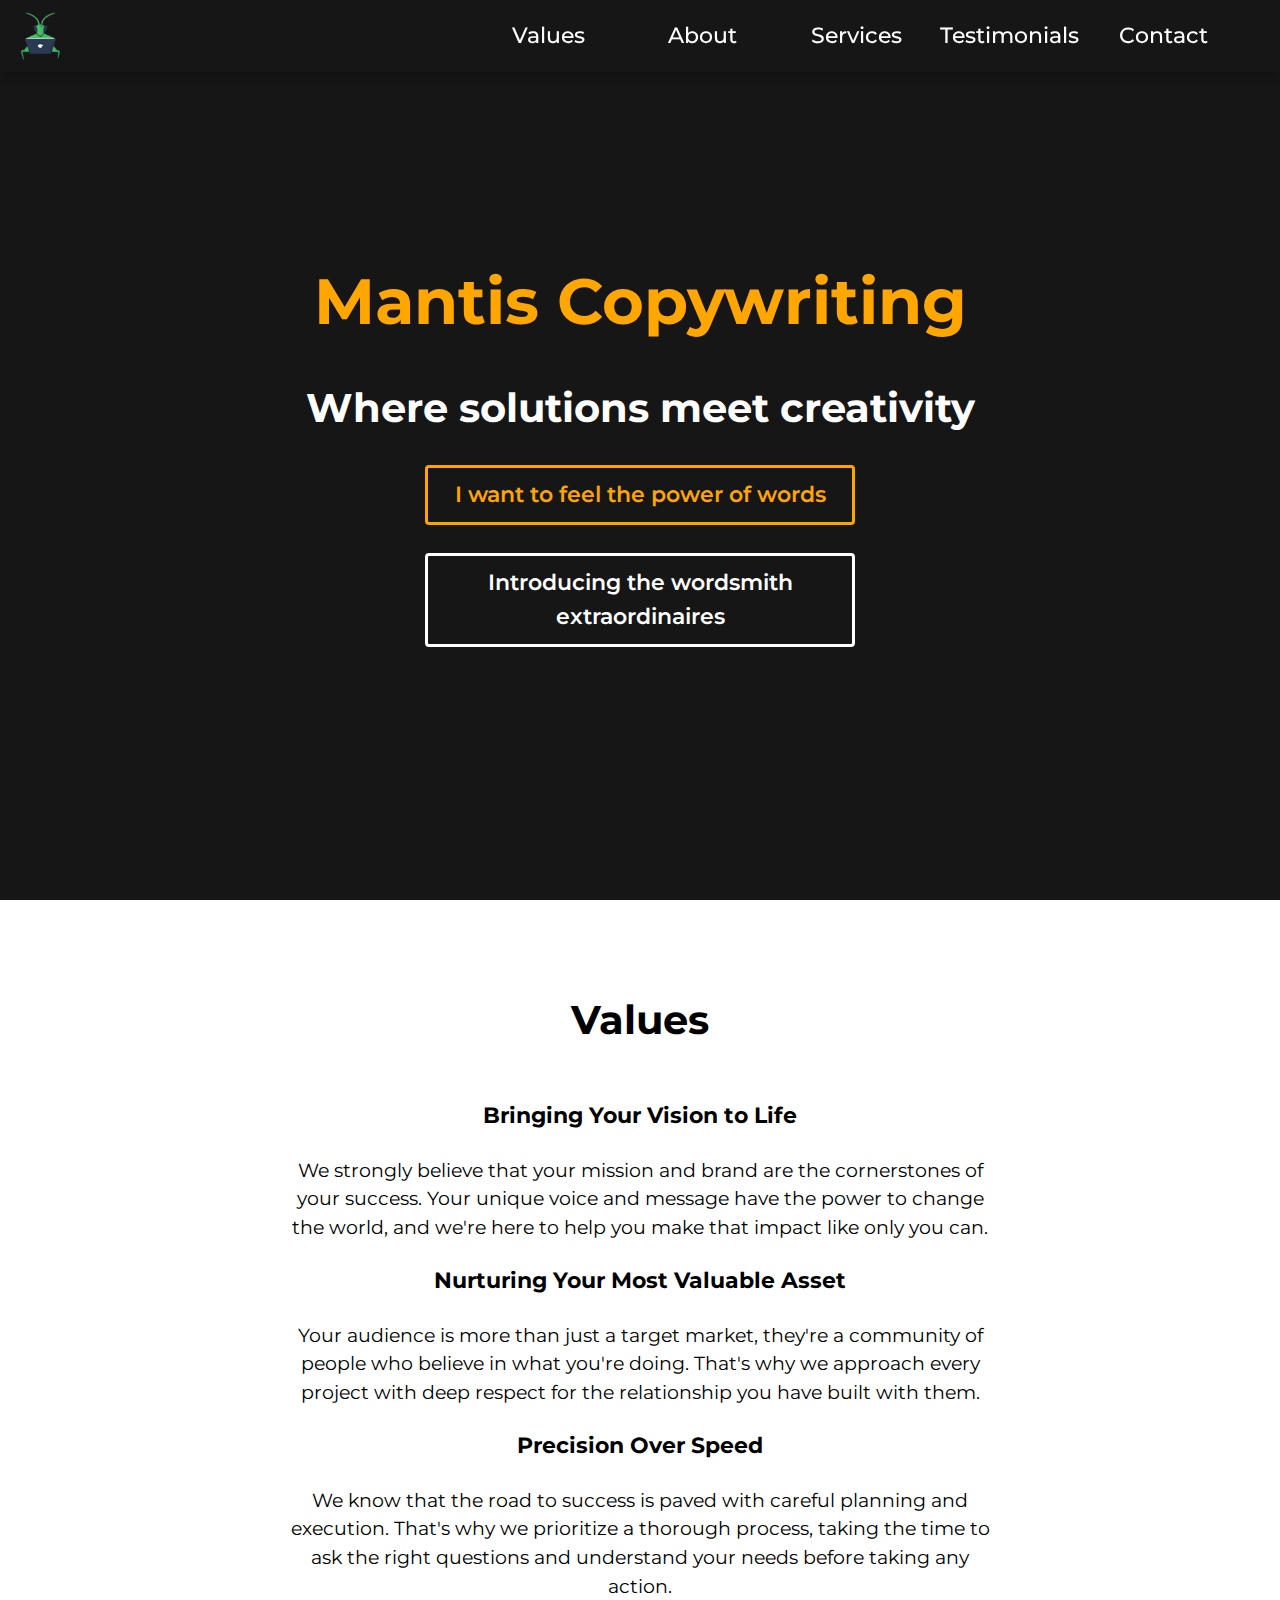
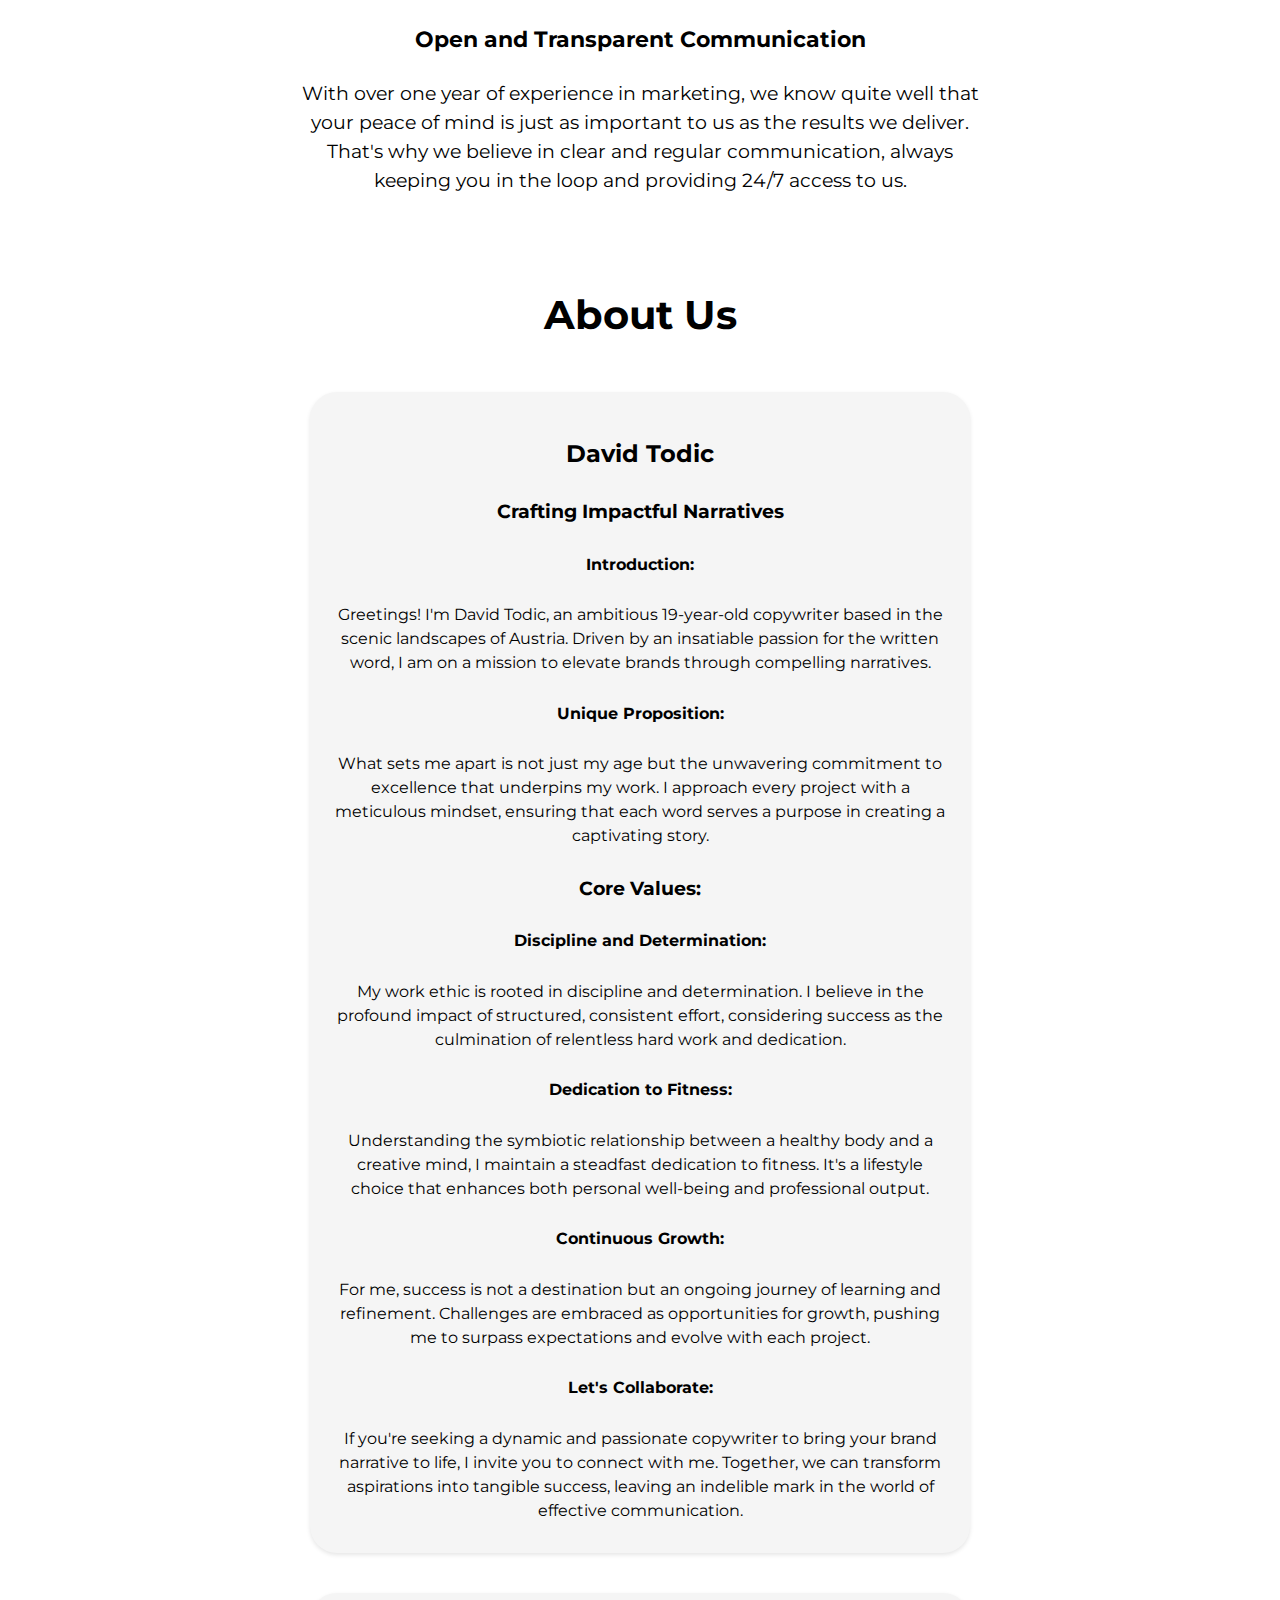
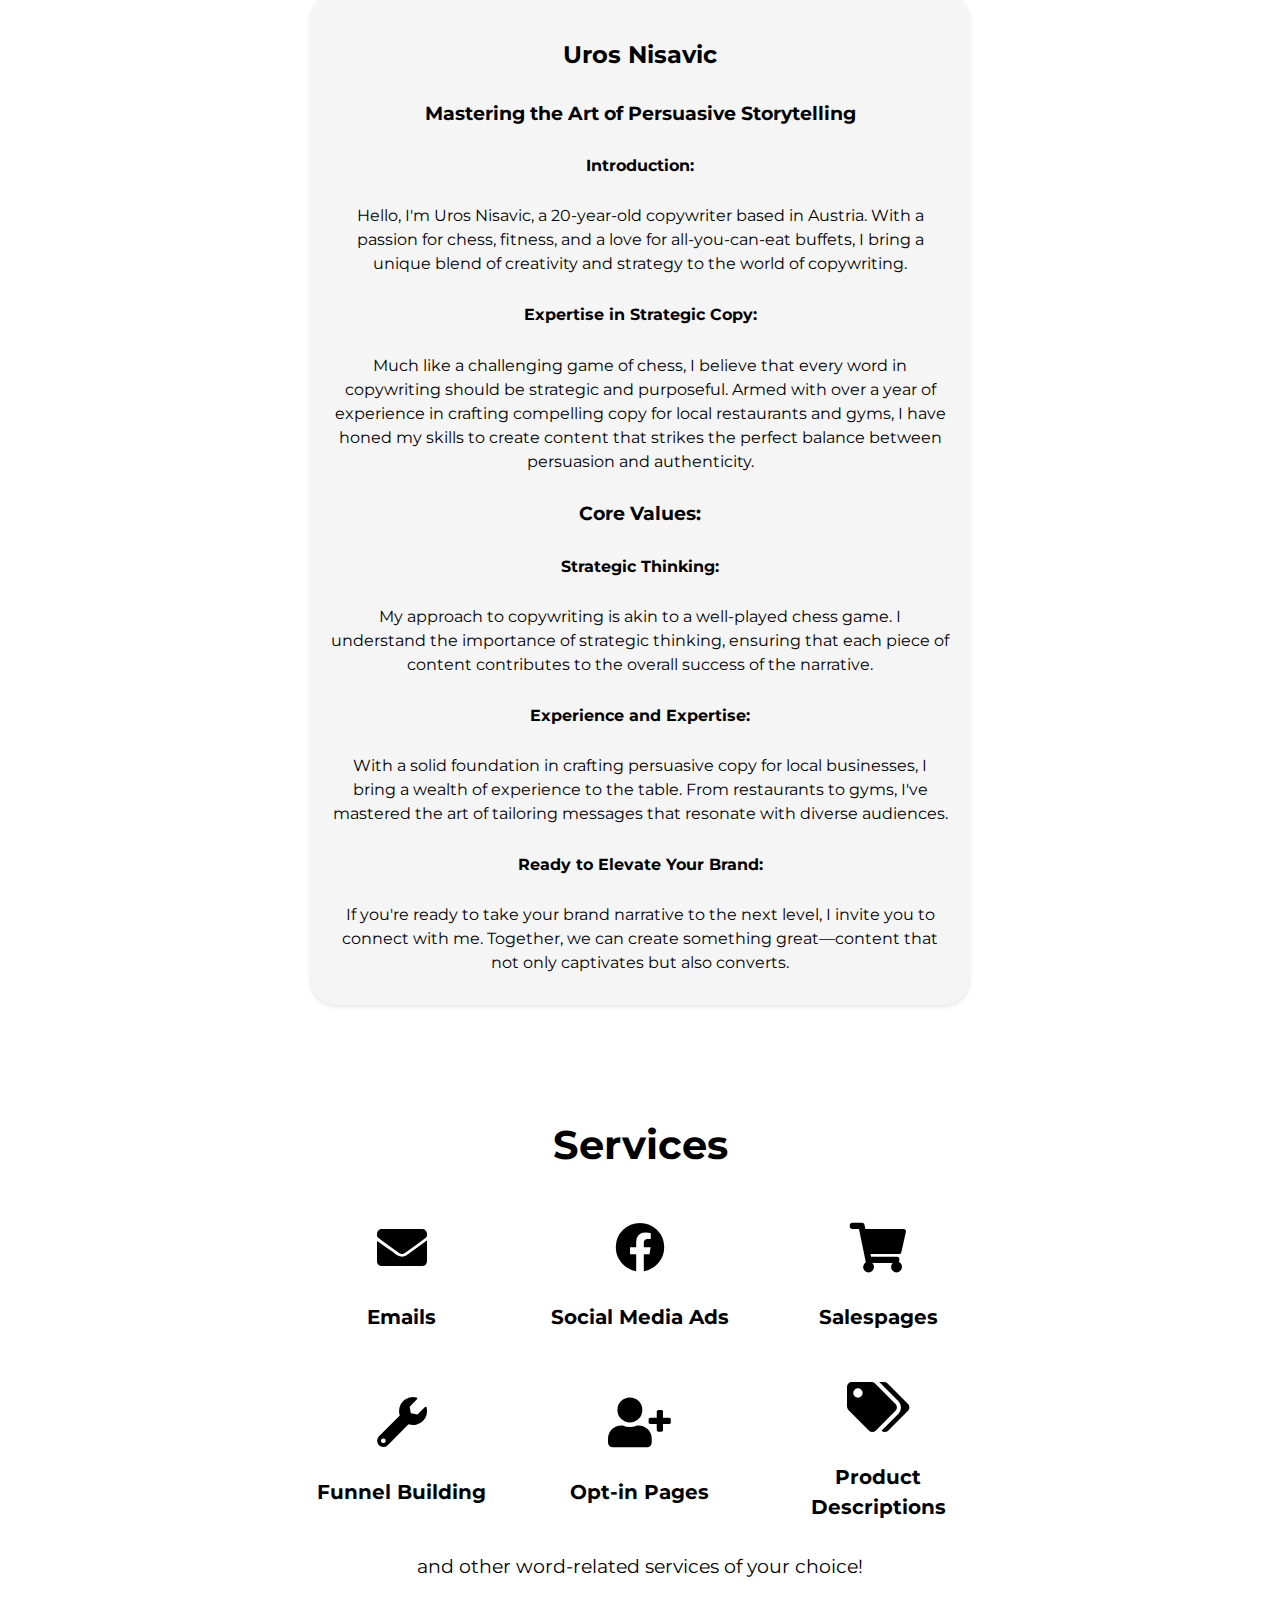
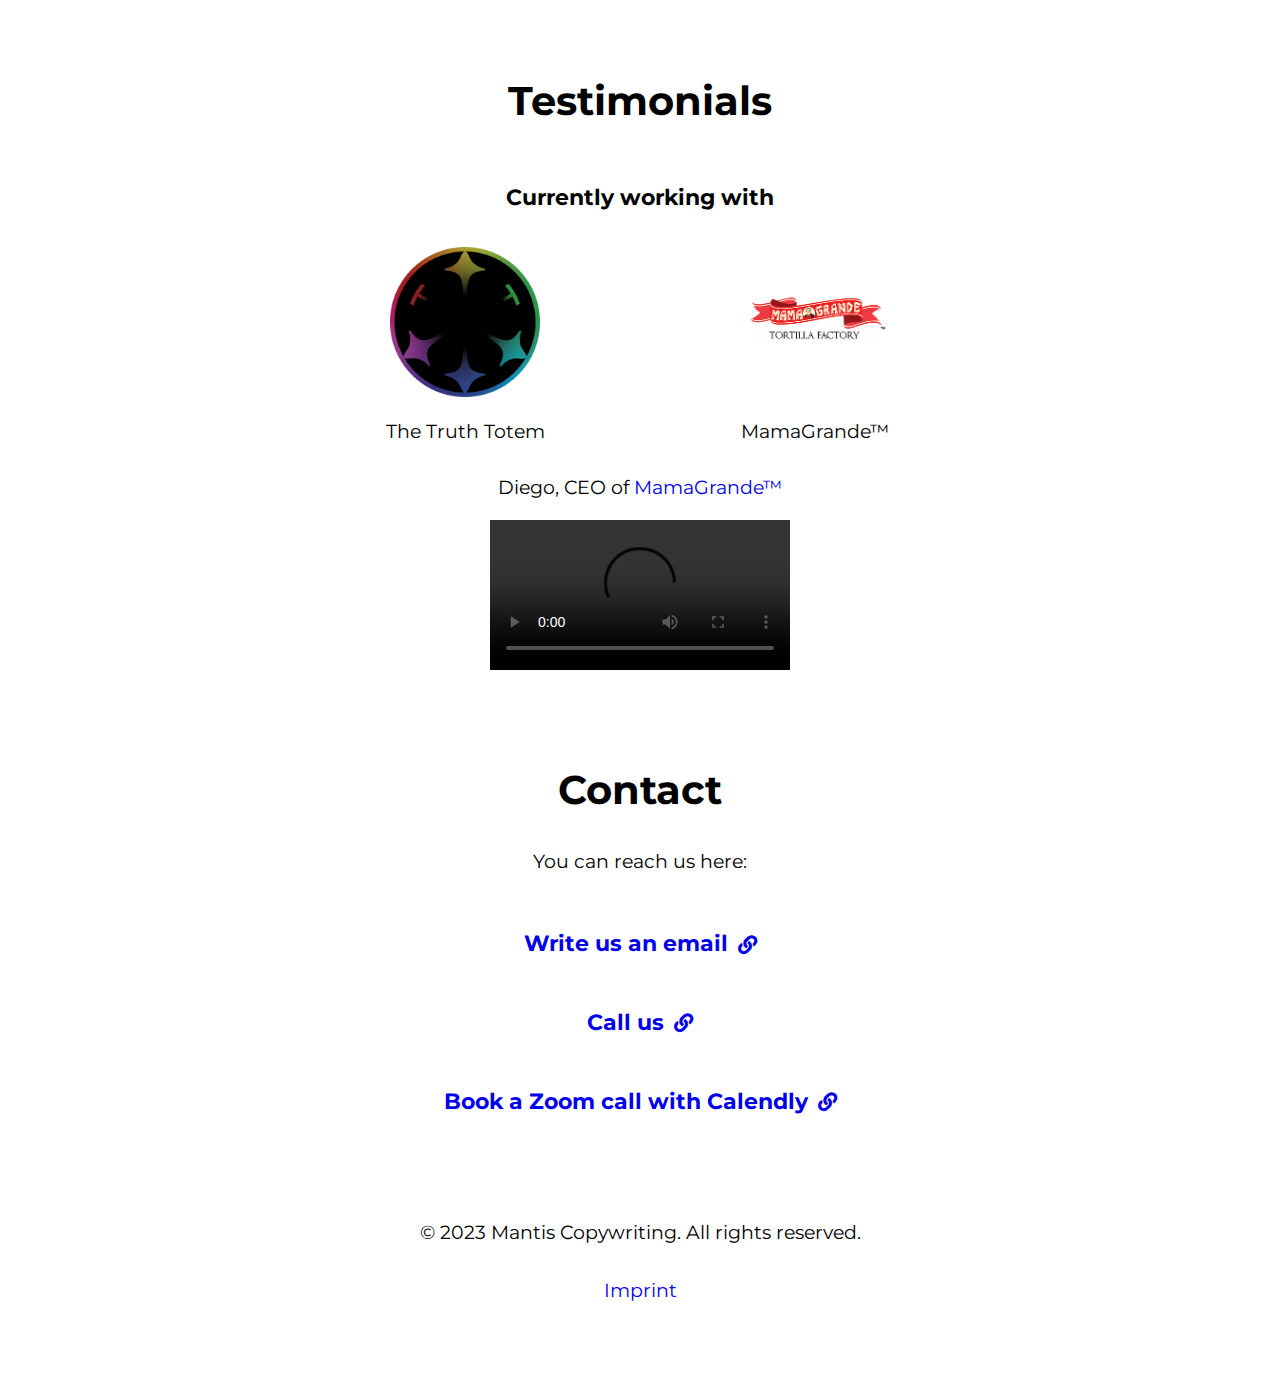
==== commit fd205c81: "update" ====
--- a/index.html
+++ b/index.html
@@ -242,7 +242,7 @@
 
   <footer>
     <p>© 2023 Mantis Copywriting. All rights reserved.</p><br>
-    <a href="imp.html">Impressum</a>
+    <a href="imp.html">Imprint</a>
   </footer>
 
   <script src="script.js"></script>
